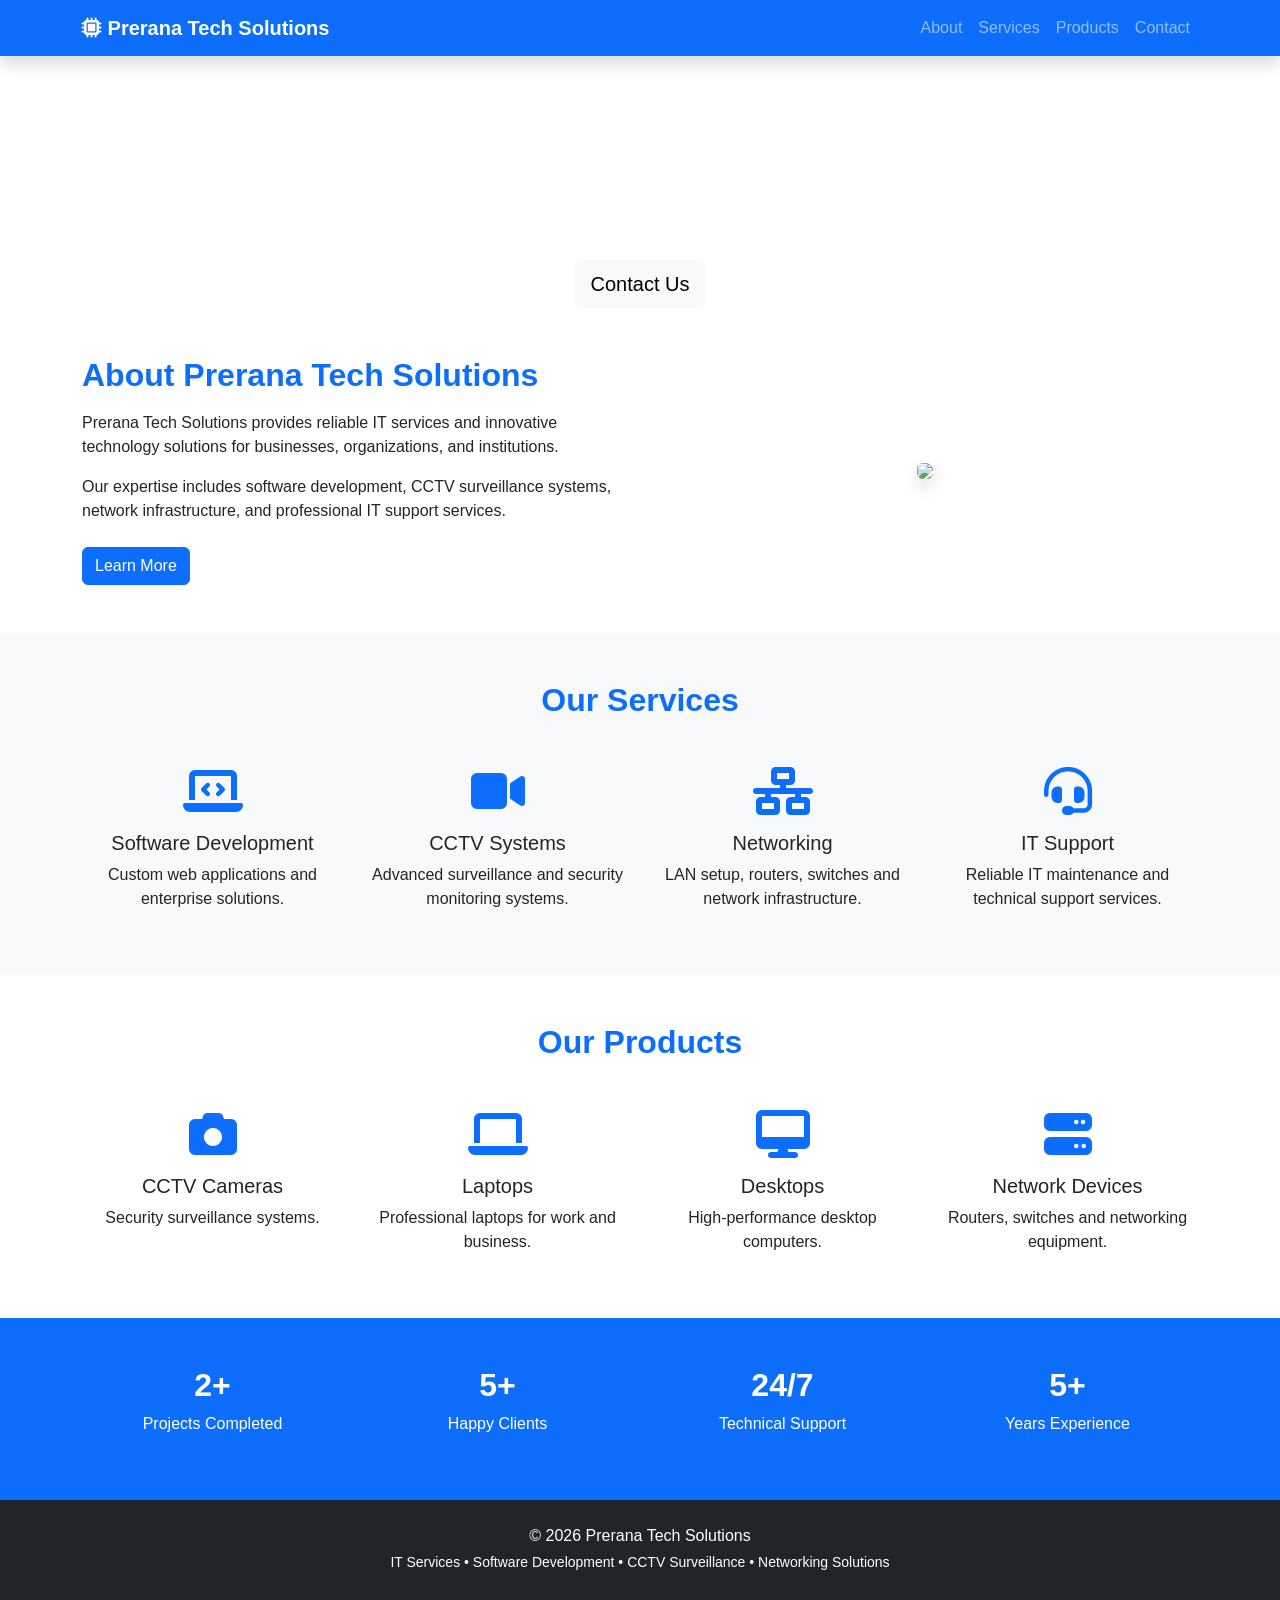
==== index.html @ 2cfece75 "changes made on 05032026" ====
<!DOCTYPE html>
<html lang="en">

<head>

<meta charset="UTF-8">
<meta name="viewport" content="width=device-width, initial-scale=1.0">

<title>Prerana Tech Solutions | IT Services & Technology Solutions</title>

<link rel="stylesheet" href="style.css">

<link href="https://cdn.jsdelivr.net/npm/bootstrap@5.3.2/dist/css/bootstrap.min.css" rel="stylesheet">

<link href="https://cdnjs.cloudflare.com/ajax/libs/font-awesome/6.5.0/css/all.min.css" rel="stylesheet">

</head>

<body>


<!-- NAVBAR -->

<nav class="navbar navbar-expand-lg navbar-dark bg-primary shadow">

<div class="container">

<a class="navbar-brand fw-bold" href="index.html">
<i class="fa-solid fa-microchip"></i> Prerana Tech Solutions
</a>

<button class="navbar-toggler" type="button" data-bs-toggle="collapse" data-bs-target="#navbarNav">

<span class="navbar-toggler-icon"></span>

</button>

<div class="collapse navbar-collapse justify-content-end" id="navbarNav">

<ul class="navbar-nav">

<li class="nav-item">
<a class="nav-link" href="about.html">About</a>
</li>

<li class="nav-item">
<a class="nav-link" href="services.html">Services</a>
</li>

<li class="nav-item">
<a class="nav-link" href="products.html">Products</a>
</li>

<li class="nav-item">
<a class="nav-link" href="contact.html">Contact</a>
</li>

</ul>

</div>

</div>

</nav>



<!-- HERO SECTION -->

<section class="hero-section d-flex align-items-center text-center text-white">

<div class="container">

<div class="row justify-content-center">

<div class="col-lg-8">

<h1 class="display-4 fw-bold mb-3">
Innovative IT Solutions for Modern Businesses
</h1>

<p class="lead mb-4">
Software Development • CCTV Surveillance • Networking • IT Infrastructure
</p>

<a href="contact.html" class="btn btn-light btn-lg">
Contact Us
</a>

</div>

</div>

</div>

</section>



<!-- ABOUT PREVIEW -->

<section class="py-5">

<div class="container">

<div class="row align-items-center">

<div class="col-lg-6">

<h2 class="text-primary fw-bold mb-3">
About Prerana Tech Solutions
</h2>

<p>
Prerana Tech Solutions provides reliable IT services and innovative
technology solutions for businesses, organizations, and institutions.
</p>

<p>
Our expertise includes software development, CCTV surveillance systems,
network infrastructure, and professional IT support services.
</p>

<a href="about.html" class="btn btn-primary mt-2">
Learn More
</a>

</div>


<div class="col-lg-6 text-center">

<img src="https://images.unsplash.com/photo-1519389950473-47ba0277781c"
class="img-fluid rounded shadow">

</div>

</div>

</div>

</section>



<!-- SERVICES -->

<section class="bg-light py-5">

<div class="container">

<h2 class="text-center text-primary fw-bold mb-5">
Our Services
</h2>

<div class="row g-4 text-center">

<div class="col-md-3">

<i class="fa-solid fa-laptop-code fa-3x text-primary mb-3"></i>

<h5>Software Development</h5>

<p>Custom web applications and enterprise solutions.</p>

</div>


<div class="col-md-3">

<i class="fa-solid fa-video fa-3x text-primary mb-3"></i>

<h5>CCTV Systems</h5>

<p>Advanced surveillance and security monitoring systems.</p>

</div>


<div class="col-md-3">

<i class="fa-solid fa-network-wired fa-3x text-primary mb-3"></i>

<h5>Networking</h5>

<p>LAN setup, routers, switches and network infrastructure.</p>

</div>


<div class="col-md-3">

<i class="fa-solid fa-headset fa-3x text-primary mb-3"></i>

<h5>IT Support</h5>

<p>Reliable IT maintenance and technical support services.</p>

</div>

</div>

</div>

</section>



<!-- PRODUCTS -->

<section class="py-5">

<div class="container">

<h2 class="text-center text-primary fw-bold mb-5">
Our Products
</h2>

<div class="row g-4 text-center">

<div class="col-md-3">

<i class="fa-solid fa-camera fa-3x text-primary mb-3"></i>

<h5>CCTV Cameras</h5>

<p>Security surveillance systems.</p>

</div>


<div class="col-md-3">

<i class="fa-solid fa-laptop fa-3x text-primary mb-3"></i>

<h5>Laptops</h5>

<p>Professional laptops for work and business.</p>

</div>


<div class="col-md-3">

<i class="fa-solid fa-desktop fa-3x text-primary mb-3"></i>

<h5>Desktops</h5>

<p>High-performance desktop computers.</p>

</div>


<div class="col-md-3">

<i class="fa-solid fa-server fa-3x text-primary mb-3"></i>

<h5>Network Devices</h5>

<p>Routers, switches and networking equipment.</p>

</div>

</div>

</div>

</section>



<!-- STATS -->

<section class="bg-primary text-white py-5 text-center">

<div class="container">

<div class="row g-4">

<div class="col-md-3">
<h2 class="fw-bold">2+</h2>
<p>Projects Completed</p>
</div>

<div class="col-md-3">
<h2 class="fw-bold">5+</h2>
<p>Happy Clients</p>
</div>

<div class="col-md-3">
<h2 class="fw-bold">24/7</h2>
<p>Technical Support</p>
</div>

<div class="col-md-3">
<h2 class="fw-bold">5+</h2>
<p>Years Experience</p>
</div>

</div>

</div>

</section>



<!-- FOOTER -->

<footer class="bg-dark text-white text-center py-4">

<div class="container">

<p class="mb-1">© 2026 Prerana Tech Solutions</p>

<p class="small">
IT Services • Software Development • CCTV Surveillance • Networking Solutions
</p>

</div>

</footer>



<script src="https://cdn.jsdelivr.net/npm/bootstrap@5.3.2/dist/js/bootstrap.bundle.min.js"></script>

</body>

</html>
---- style.css ----
/* =========================================
   1. VARIABLES & BASE SETUP
========================================= */
:root {
    /* Primary Colors: Royal Blue / Navy Blue */
    --primary-blue: #153E5C; 
    --primary-dark: #0D273B;
    
    /* Accent Color: Orange */
    --accent-orange: #F27A21; 
    --accent-hover: #D96515;
    
    --bg-light: #F8F9FA;
    --card-bg: #FFFFFF;
    --text-main: #333333;
    --text-muted: #666666;
    
    --transition-speed: 0.3s;
}

* {
    margin: 0;
    padding: 0;
    box-sizing: border-box;
    font-family: 'Segoe UI', Roboto, Helvetica, Arial, sans-serif;
}

body {
    background-color: var(--bg-light);
    color: var(--text-main);
    line-height: 1.6;
}

/* =========================================
   2. HEADER & NAVIGATION
========================================= */
header {
    display: flex;
    justify-content: space-between;
    align-items: center;
    padding: 1rem 5%;
    background-color: var(--card-bg);
    box-shadow: 0 2px 15px rgba(0, 0, 0, 0.08);
    position: sticky;
    top: 0;
    z-index: 1000;
}

.header-left h1 {
    color: var(--primary-blue);
    font-size: 1.6rem;
    font-weight: 800;
    letter-spacing: 0.5px;
}

#nav-menu {
    display: flex;
    gap: 2rem;
}

#nav-menu a {
    text-decoration: none;
    color: var(--primary-blue);
    font-weight: 600;
    font-size: 1rem;
    transition: color var(--transition-speed) ease;
    position: relative;
}

#nav-menu a:hover {
    color: var(--accent-orange);
}

#nav-menu a::after {
    content: '';
    position: absolute;
    width: 0;
    height: 2px;
    bottom: -4px;
    left: 0;
    background-color: var(--accent-orange);
    transition: width var(--transition-speed) ease;
}

#nav-menu a:hover::after {
    width: 100%;
}

.header-right {
    display: flex;
    align-items: center;
    gap: 1.5rem;
}

.logo {
    height: 45px;
    object-fit: contain;
    border-radius: 8px;
}

.hamburger {
    display: none;
    font-size: 1.8rem;
    background: transparent;
    border: none;
    color: var(--primary-blue);
    cursor: pointer;
}

/* =========================================
   3. HERO SECTION
========================================= */
.hero {
    background: linear-gradient(135deg, var(--primary-blue) 0%, var(--primary-dark) 100%);
    color: white;
    text-align: center;
    padding: 6rem 2rem;
    border-bottom: 5px solid var(--accent-orange);
}

.hero h2 {
    font-size: 2.8rem;
    margin-bottom: 1rem;
    font-weight: 700;
}

.hero p {
    font-size: 1.2rem;
    opacity: 0.9;
    max-width: 600px;
    margin: 0 auto;
}

/* =========================================
   ABOUT US SECTION
========================================= */
.about-section {
    padding: 5rem 5%;
    background-color: #FFFFFF; 
    text-align: center;
}

.about-content {
    max-width: 900px; 
    margin: 0 auto;   
}

.about-content h2 {
    color: var(--primary-blue);
    font-size: 2.2rem;
    margin-bottom: 2rem;
    position: relative;
    display: inline-block;
}

.about-content h2::after {
    content: '';
    position: absolute;
    width: 50%;
    height: 3px;
    background-color: var(--accent-orange);
    bottom: -10px;
    left: 25%;
}

.about-content p {
    color: var(--text-muted);
    font-size: 1.1rem;
    line-height: 1.8;
    margin-bottom: 1.5rem;
}

/* =========================================
   4. SERVICES SECTION (SINGLE-CARD SLIDER)
========================================= */
.services-section {
    padding: 5rem 5%;
    text-align: center;
}

.services-section h2 {
    color: var(--primary-blue);
    font-size: 2.2rem;
    margin-bottom: 3rem;
    position: relative;
    display: inline-block;
}

.services-section h2::after {
    content: '';
    position: absolute;
    width: 50%;
    height: 3px;
    background-color: var(--accent-orange);
    bottom: -10px;
    left: 25%;
}

.slider-wrapper {
    display: flex;
    align-items: center;
    justify-content: center;
    gap: 1.5rem; /* Space between buttons and the card */
    max-width: 900px; /* Made slightly wider so text fits beautifully */
    margin: 0 auto;
}

.slider-window {
    overflow: hidden; /* Hides the inactive cards */
    width: 100%;
    border-radius: 8px;
}

.slider-track {
    display: flex;
    width: 100%;
    transition: transform 0.4s ease-in-out; /* The sliding animation */
}

.slider-card {
    flex: 0 0 100%; /* Strictly forces the card to take up 100% width */
    max-width: 100%;
    box-sizing: border-box; /* Keeps padding inside the container so it doesn't spill over */
    
    background-color: var(--card-bg);
    padding: 3rem 2.5rem;
    border: 1px solid #e5e7eb; /* A clean, subtle gray border instead of a shadow */
    border-top: 4px solid var(--accent-orange);
    border-radius: 8px;
    text-align: left;
    display: flex;
    flex-direction: column;
}

.slider-card h3 {
    color: var(--primary-blue);
    font-size: 1.6rem;
    margin-bottom: 1rem;
}

.slider-card p {
    color: var(--text-muted);
    margin-bottom: 2rem;
    flex-grow: 1;
    font-size: 1.1rem;
    line-height: 1.6;
    white-space: normal; /* Ensures the text wraps to the next line automatically */
}

.slider-btn {
    background-color: var(--primary-blue);
    color: white;
    border: none;
    padding: 0.8rem 1.2rem;
    border-radius: 5px;
    font-size: 1rem;
    font-weight: bold;
    cursor: pointer;
    transition: background-color 0.3s ease;
    flex-shrink: 0;
}

.slider-btn:hover {
    background-color: var(--accent-orange);
}

.learn-more {
    color: var(--accent-orange);
    text-decoration: none;
    font-weight: 700;
    font-size: 1rem;
    display: inline-flex;
    align-items: center;
    transition: color var(--transition-speed) ease;
}

.learn-more:hover {
    color: var(--accent-hover);
}

/* =========================================
   5. MOBILE RESPONSIVENESS
========================================= */
@media screen and (max-width: 768px) {
    .hamburger {
        display: block;
    }

    #nav-menu {
        position: absolute;
        top: 100%;
        left: 0;
        width: 100%;
        background-color: var(--card-bg);
        flex-direction: column;
        gap: 0;
        max-height: 0;
        overflow: hidden;
        transition: max-height 0.4s ease;
        box-shadow: 0 10px 15px rgba(0,0,0,0.05);
    }

    #nav-menu.active {
        max-height: 300px;
    }

    #nav-menu a {
        padding: 1.2rem 5%;
        border-top: 1px solid #eee;
        display: block;
        width: 100%;
    }

    #nav-menu a::after {
        display: none;
    }

    .hero h2 {
        font-size: 2rem;
    }
    
    .slider-wrapper {
        flex-direction: column; /* Stacks buttons below the card on mobile */
        gap: 2rem;
    }
}

/* =========================================
   6. FOOTER SECTION
========================================= */
.site-footer {
    background-color: var(--primary-dark);
    color: white;
    padding: 4rem 5% 1rem 5%;
    margin-top: 4rem; 
}

.footer-container {
    display: grid;
    grid-template-columns: repeat(auto-fit, minmax(250px, 1fr));
    gap: 3rem;
    max-width: 1200px;
    margin: 0 auto;
    border-bottom: 1px solid rgba(255, 255, 255, 0.1);
    padding-bottom: 3rem;
}

.footer-col h3 {
    color: var(--accent-orange);
    font-size: 1.3rem;
    margin-bottom: 1.5rem;
    font-weight: 700;
}

.footer-col p {
    color: #d1d5db; 
    line-height: 1.6;
    margin-bottom: 0.8rem;
}

.footer-col ul {
    list-style: none;
}

.footer-col ul li {
    margin-bottom: 0.8rem;
}

.footer-col ul li a {
    color: #d1d5db;
    text-decoration: none;
    transition: color var(--transition-speed) ease;
}

.footer-col ul li a:hover {
    color: var(--accent-orange); 
    padding-left: 5px; 
}

.footer-bottom {
    text-align: center;
    padding-top: 2rem;
    color: #9ca3af;
    font-size: 0.9rem;
}
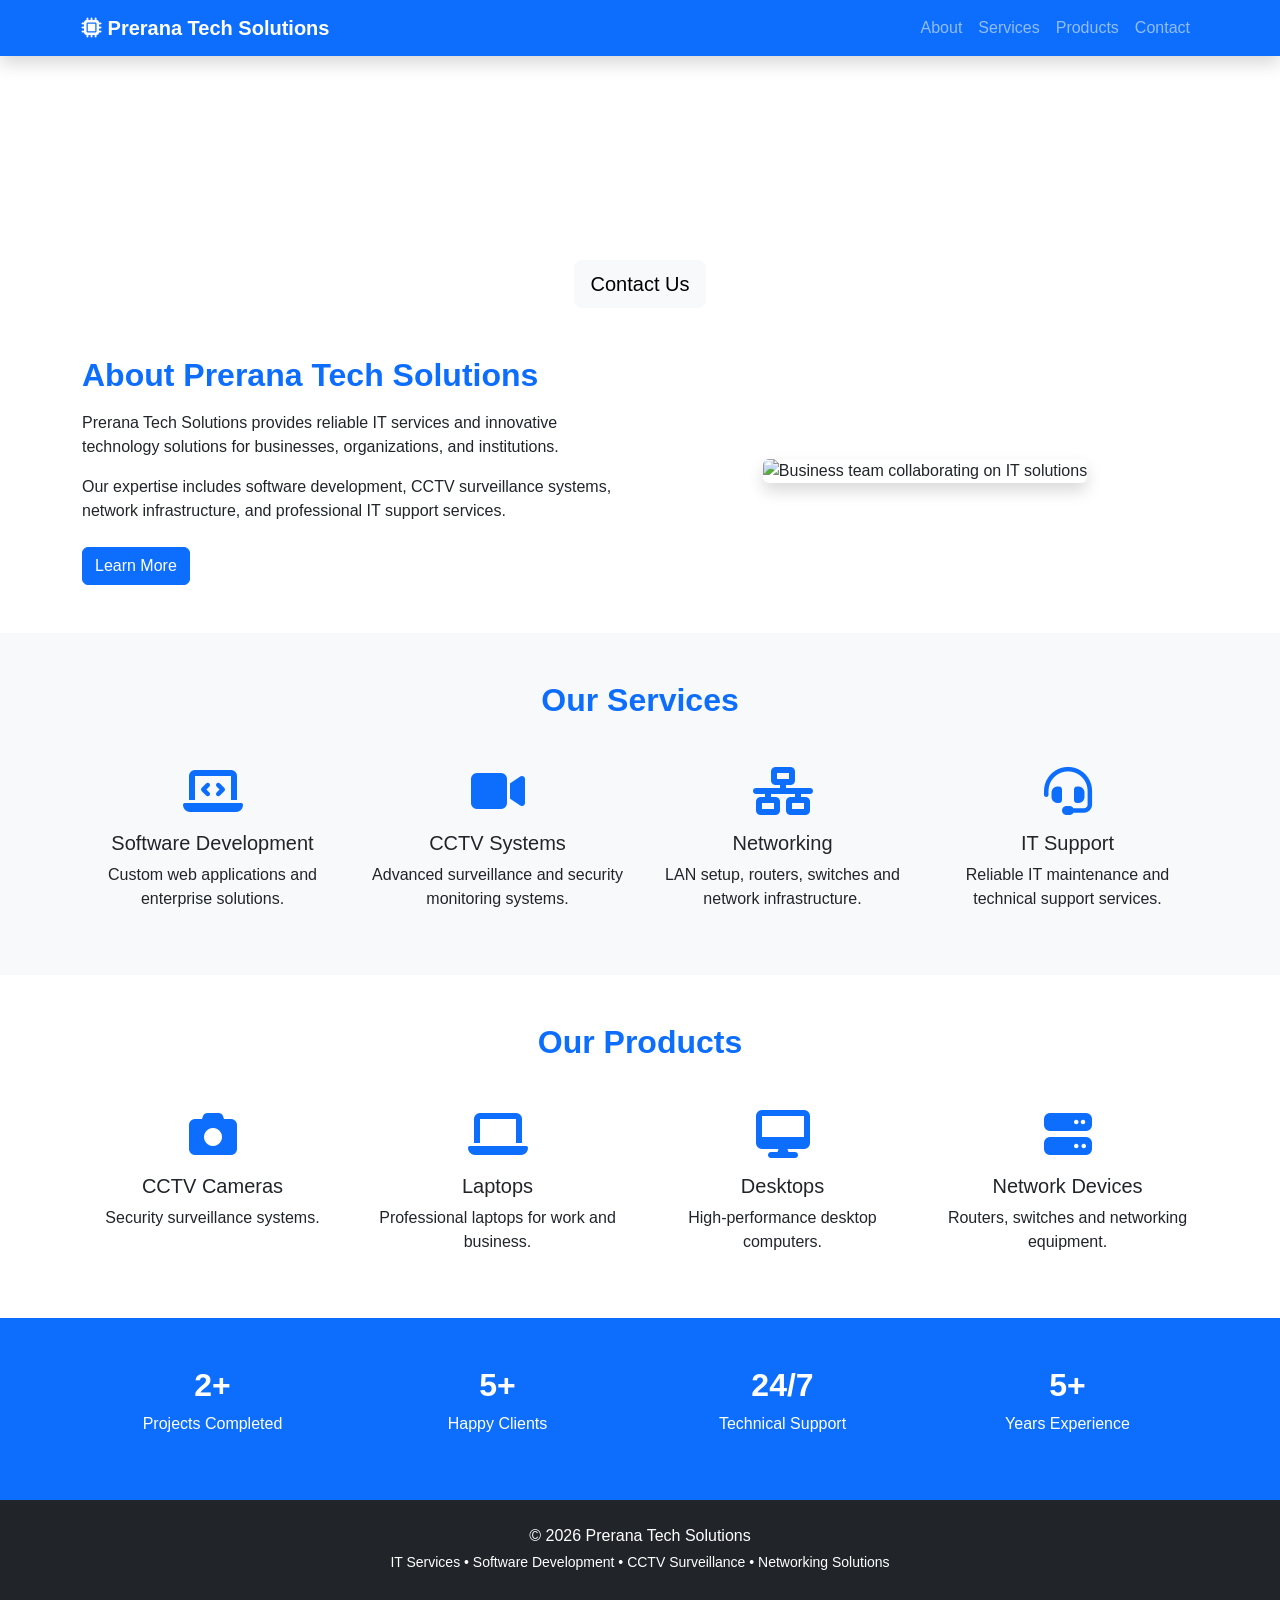
==== commit dd09ebec: "index change" ====
--- a/index.html
+++ b/index.html
@@ -1,330 +1,178 @@
 <!DOCTYPE html>
 <html lang="en">
-
 <head>
-
 <meta charset="UTF-8">
 <meta name="viewport" content="width=device-width, initial-scale=1.0">
-
 <title>Prerana Tech Solutions | IT Services & Technology Solutions</title>
-
 <link rel="stylesheet" href="style.css">
-
 <link href="https://cdn.jsdelivr.net/npm/bootstrap@5.3.2/dist/css/bootstrap.min.css" rel="stylesheet">
-
 <link href="https://cdnjs.cloudflare.com/ajax/libs/font-awesome/6.5.0/css/all.min.css" rel="stylesheet">
-
 </head>
-
 <body>
-
-
 <!-- NAVBAR -->
-
 <nav class="navbar navbar-expand-lg navbar-dark bg-primary shadow">
-
 <div class="container">
-
 <a class="navbar-brand fw-bold" href="index.html">
 <i class="fa-solid fa-microchip"></i> Prerana Tech Solutions
 </a>
-
-<button class="navbar-toggler" type="button" data-bs-toggle="collapse" data-bs-target="#navbarNav">
-
+<button class="navbar-toggler" type="button" data-bs-toggle="collapse" data-bs-target="#navbarNav" title="Toggle navigation">
 <span class="navbar-toggler-icon"></span>
-
 </button>
-
 <div class="collapse navbar-collapse justify-content-end" id="navbarNav">
-
 <ul class="navbar-nav">
-
 <li class="nav-item">
 <a class="nav-link" href="about.html">About</a>
 </li>
-
 <li class="nav-item">
 <a class="nav-link" href="services.html">Services</a>
 </li>
-
 <li class="nav-item">
 <a class="nav-link" href="products.html">Products</a>
 </li>
-
 <li class="nav-item">
 <a class="nav-link" href="contact.html">Contact</a>
 </li>
-
 </ul>
-
 </div>
-
 </div>
-
 </nav>
-
-
-
 <!-- HERO SECTION -->
-
 <section class="hero-section d-flex align-items-center text-center text-white">
-
 <div class="container">
-
 <div class="row justify-content-center">
-
 <div class="col-lg-8">
-
 <h1 class="display-4 fw-bold mb-3">
 Innovative IT Solutions for Modern Businesses
 </h1>
-
 <p class="lead mb-4">
 Software Development • CCTV Surveillance • Networking • IT Infrastructure
 </p>
-
 <a href="contact.html" class="btn btn-light btn-lg">
 Contact Us
 </a>
-
 </div>
-
 </div>
-
 </div>
-
 </section>
-
-
-
 <!-- ABOUT PREVIEW -->
-
 <section class="py-5">
-
 <div class="container">
-
 <div class="row align-items-center">
-
 <div class="col-lg-6">
-
 <h2 class="text-primary fw-bold mb-3">
 About Prerana Tech Solutions
 </h2>
-
 <p>
 Prerana Tech Solutions provides reliable IT services and innovative
 technology solutions for businesses, organizations, and institutions.
 </p>
-
 <p>
 Our expertise includes software development, CCTV surveillance systems,
 network infrastructure, and professional IT support services.
 </p>
-
 <a href="about.html" class="btn btn-primary mt-2">
 Learn More
 </a>
-
 </div>
-
-
 <div class="col-lg-6 text-center">
-
 <img src="https://images.unsplash.com/photo-1519389950473-47ba0277781c"
-class="img-fluid rounded shadow">
-
+alt="Business team collaborating on IT solutions" class="img-fluid rounded shadow">
 </div>
-
 </div>
-
 </div>
-
 </section>
-
-
-
 <!-- SERVICES -->
-
 <section class="bg-light py-5">
-
 <div class="container">
-
 <h2 class="text-center text-primary fw-bold mb-5">
 Our Services
 </h2>
-
 <div class="row g-4 text-center">
-
 <div class="col-md-3">
-
 <i class="fa-solid fa-laptop-code fa-3x text-primary mb-3"></i>
-
 <h5>Software Development</h5>
-
 <p>Custom web applications and enterprise solutions.</p>
-
 </div>
-
-
 <div class="col-md-3">
-
 <i class="fa-solid fa-video fa-3x text-primary mb-3"></i>
-
 <h5>CCTV Systems</h5>
-
 <p>Advanced surveillance and security monitoring systems.</p>
-
 </div>
-
-
 <div class="col-md-3">
-
 <i class="fa-solid fa-network-wired fa-3x text-primary mb-3"></i>
-
 <h5>Networking</h5>
-
 <p>LAN setup, routers, switches and network infrastructure.</p>
-
 </div>
-
-
 <div class="col-md-3">
-
 <i class="fa-solid fa-headset fa-3x text-primary mb-3"></i>
-
 <h5>IT Support</h5>
-
 <p>Reliable IT maintenance and technical support services.</p>
-
 </div>
-
 </div>
-
 </div>
-
 </section>
-
-
-
 <!-- PRODUCTS -->
-
 <section class="py-5">
-
 <div class="container">
-
 <h2 class="text-center text-primary fw-bold mb-5">
 Our Products
 </h2>
-
 <div class="row g-4 text-center">
-
 <div class="col-md-3">
-
 <i class="fa-solid fa-camera fa-3x text-primary mb-3"></i>
-
 <h5>CCTV Cameras</h5>
-
 <p>Security surveillance systems.</p>
-
 </div>
-
-
 <div class="col-md-3">
-
 <i class="fa-solid fa-laptop fa-3x text-primary mb-3"></i>
-
 <h5>Laptops</h5>
-
 <p>Professional laptops for work and business.</p>
-
 </div>
-
-
 <div class="col-md-3">
-
 <i class="fa-solid fa-desktop fa-3x text-primary mb-3"></i>
-
 <h5>Desktops</h5>
-
 <p>High-performance desktop computers.</p>
-
 </div>
-
-
 <div class="col-md-3">
-
 <i class="fa-solid fa-server fa-3x text-primary mb-3"></i>
-
 <h5>Network Devices</h5>
-
 <p>Routers, switches and networking equipment.</p>
-
 </div>
-
 </div>
-
 </div>
-
 </section>
-
-
-
 <!-- STATS -->
-
 <section class="bg-primary text-white py-5 text-center">
-
 <div class="container">
-
 <div class="row g-4">
-
 <div class="col-md-3">
 <h2 class="fw-bold">2+</h2>
 <p>Projects Completed</p>
 </div>
-
 <div class="col-md-3">
 <h2 class="fw-bold">5+</h2>
 <p>Happy Clients</p>
 </div>
-
 <div class="col-md-3">
 <h2 class="fw-bold">24/7</h2>
 <p>Technical Support</p>
 </div>
-
 <div class="col-md-3">
 <h2 class="fw-bold">5+</h2>
 <p>Years Experience</p>
 </div>
-
 </div>
-
 </div>
-
 </section>
-
-
-
 <!-- FOOTER -->
-
 <footer class="bg-dark text-white text-center py-4">
-
 <div class="container">
-
 <p class="mb-1">© 2026 Prerana Tech Solutions</p>
-
 <p class="small">
 IT Services • Software Development • CCTV Surveillance • Networking Solutions
 </p>
-
 </div>
-
 </footer>
-
-
-
 <script src="https://cdn.jsdelivr.net/npm/bootstrap@5.3.2/dist/js/bootstrap.bundle.min.js"></script>
-
 </body>
-
 </html>
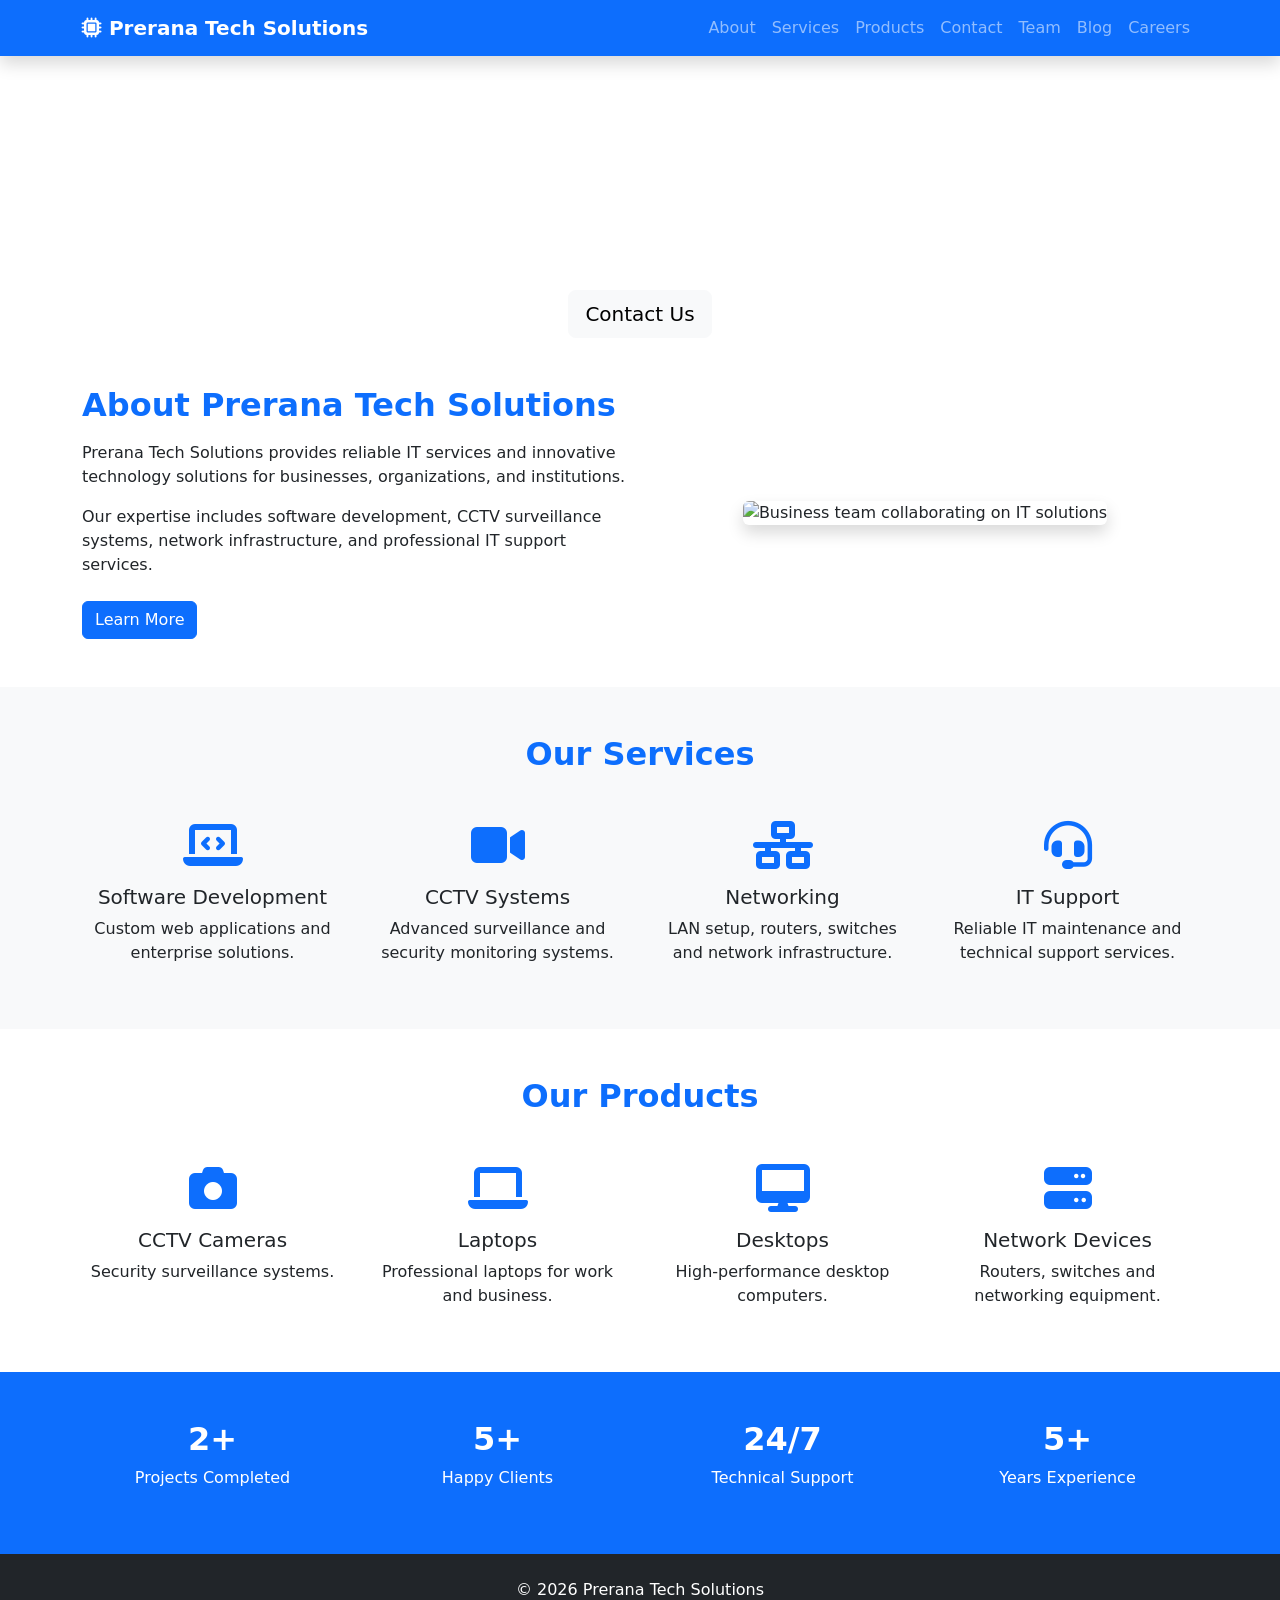
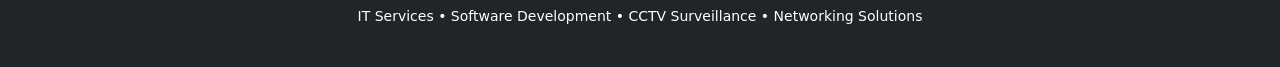
==== commit bea4a9f4: "files added" ====
--- a/index.html
+++ b/index.html
@@ -31,6 +31,15 @@
 </li>
 <li class="nav-item">
 <a class="nav-link" href="contact.html">Contact</a>
+</li>
+<li class="nav-item">
+<a class="nav-link" href="Team.html">Team</a>
+</li>
+<li class="nav-item">
+<a class="nav-link" href="blog.html">Blog</a>
+</li>
+<li class="nav-item">
+<a class="nav-link" href="careers.html">Careers</a>
 </li>
 </ul>
 </div>
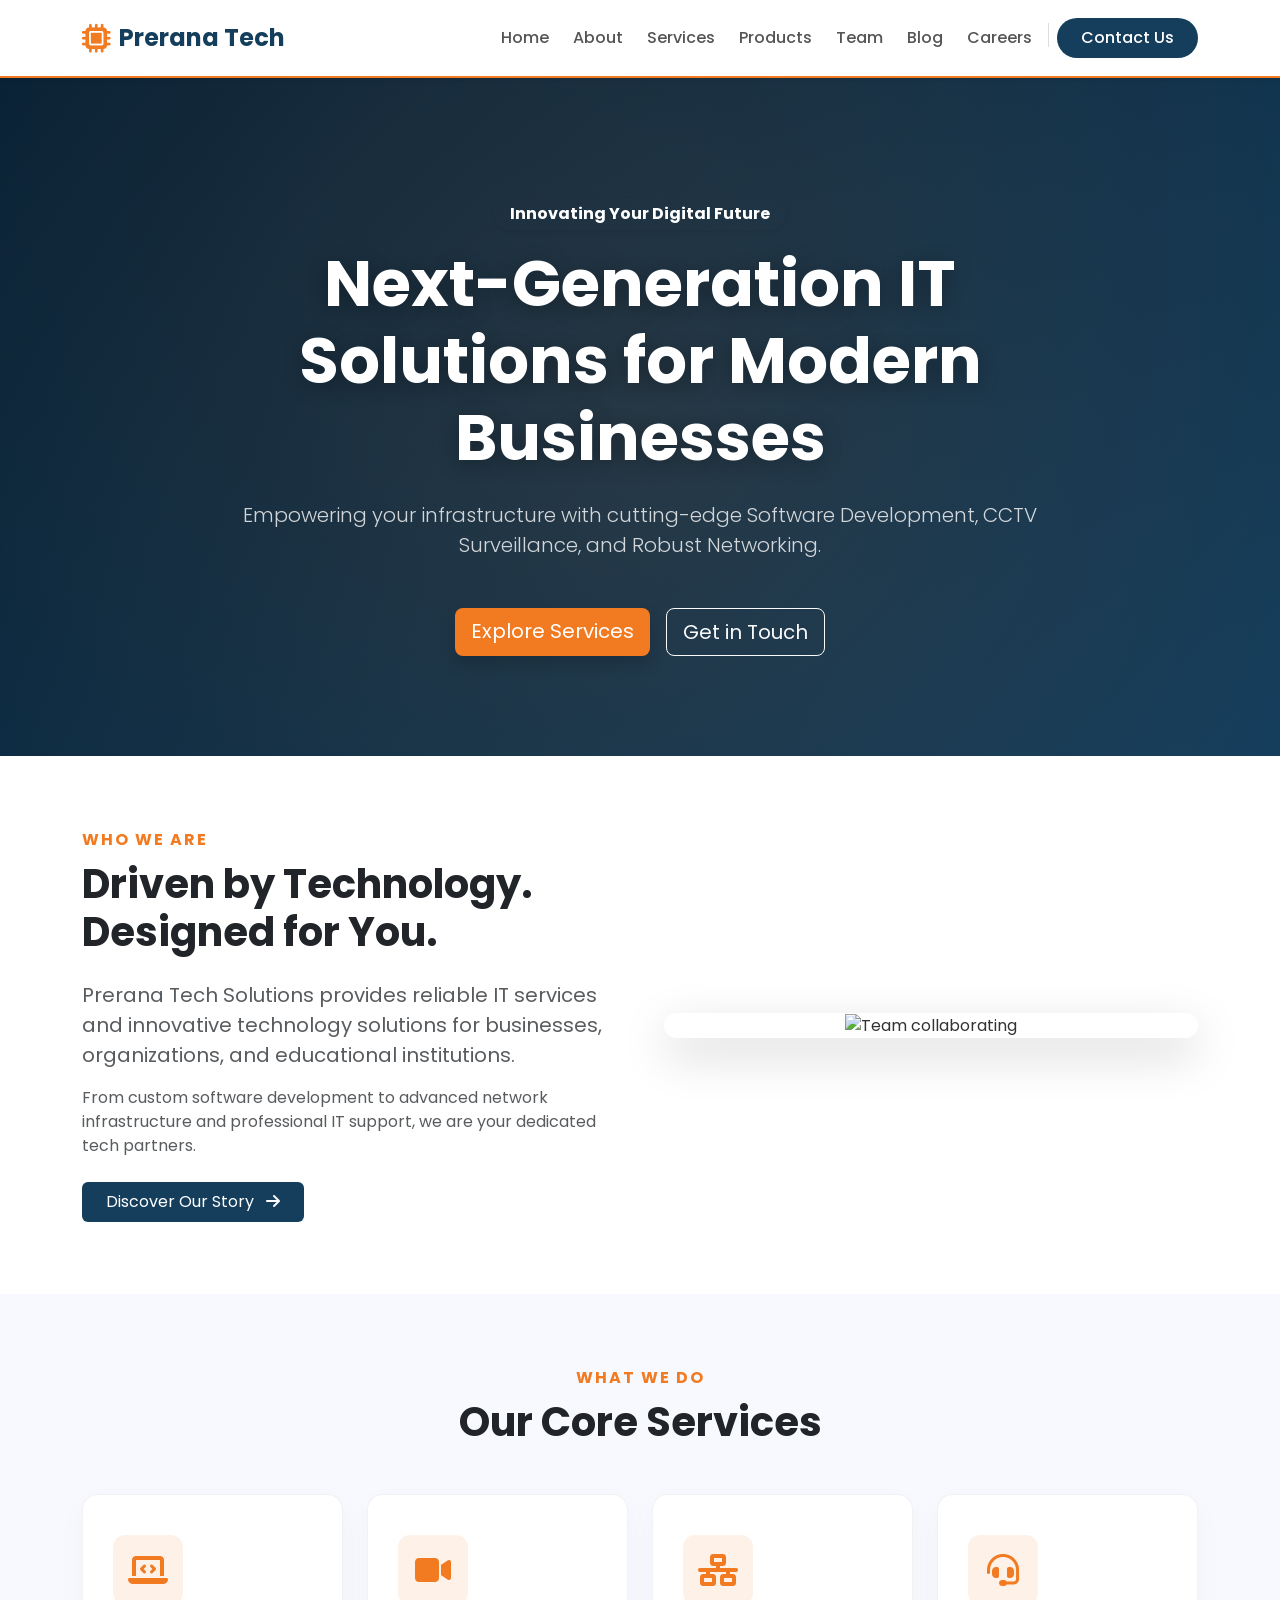
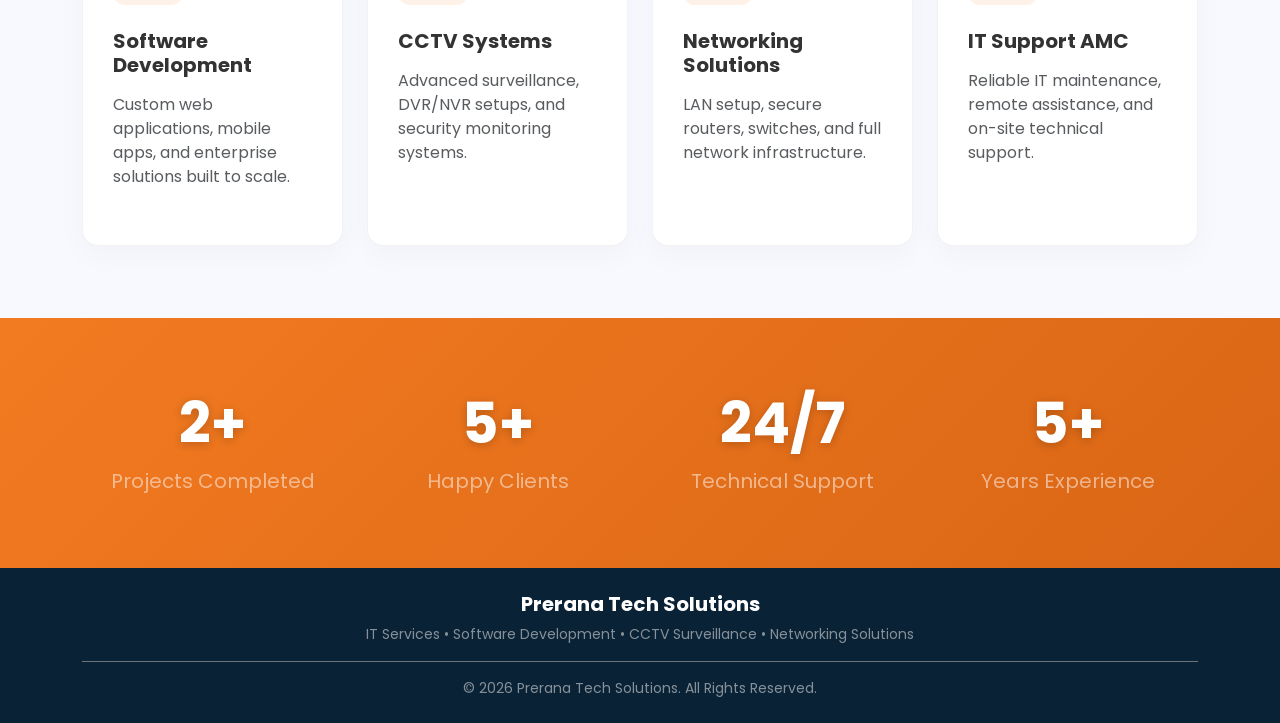
==== commit 5225dd59: "Almost done except team" ====
--- a/index.html
+++ b/index.html
@@ -1,187 +1,185 @@
 <!DOCTYPE html>
 <html lang="en">
 <head>
-<meta charset="UTF-8">
-<meta name="viewport" content="width=device-width, initial-scale=1.0">
-<title>Prerana Tech Solutions | IT Services & Technology Solutions</title>
-<link rel="stylesheet" href="style.css">
-<link href="https://cdn.jsdelivr.net/npm/bootstrap@5.3.2/dist/css/bootstrap.min.css" rel="stylesheet">
-<link href="https://cdnjs.cloudflare.com/ajax/libs/font-awesome/6.5.0/css/all.min.css" rel="stylesheet">
+    <meta charset="UTF-8">
+    <meta name="viewport" content="width=device-width, initial-scale=1.0">
+    <title>Prerana Tech Solutions | IT Services & Technology Solutions</title>
+    <link href="https://fonts.googleapis.com/css2?family=Poppins:wght@300;400;600;700&display=swap" rel="stylesheet">
+    <link href="https://cdn.jsdelivr.net/npm/bootstrap@5.3.2/dist/css/bootstrap.min.css" rel="stylesheet">
+    <link href="https://cdnjs.cloudflare.com/ajax/libs/font-awesome/6.5.0/css/all.min.css" rel="stylesheet">
+    <link rel="stylesheet" href="style.css">
 </head>
-<body>
-<!-- NAVBAR -->
-<nav class="navbar navbar-expand-lg navbar-dark bg-primary shadow">
-<div class="container">
-<a class="navbar-brand fw-bold" href="index.html">
-<i class="fa-solid fa-microchip"></i> Prerana Tech Solutions
-</a>
-<button class="navbar-toggler" type="button" data-bs-toggle="collapse" data-bs-target="#navbarNav" title="Toggle navigation">
-<span class="navbar-toggler-icon"></span>
-</button>
-<div class="collapse navbar-collapse justify-content-end" id="navbarNav">
-<ul class="navbar-nav">
-<li class="nav-item">
-<a class="nav-link" href="about.html">About</a>
-</li>
-<li class="nav-item">
-<a class="nav-link" href="services.html">Services</a>
-</li>
-<li class="nav-item">
-<a class="nav-link" href="products.html">Products</a>
-</li>
-<li class="nav-item">
-<a class="nav-link" href="contact.html">Contact</a>
-</li>
-<li class="nav-item">
-<a class="nav-link" href="Team.html">Team</a>
-</li>
-<li class="nav-item">
-<a class="nav-link" href="blog.html">Blog</a>
-</li>
-<li class="nav-item">
-<a class="nav-link" href="careers.html">Careers</a>
-</li>
+<body class="d-flex flex-column min-vh-100">
+
+    <nav class="navbar navbar-expand-lg sticky-top custom-navbar shadow-sm">
+        <div class="container">
+            <a class="navbar-brand fw-bold d-flex align-items-center gap-2" href="index.html">
+                <i class="fa-solid fa-microchip brand-icon"></i> 
+                <span>Prerana Tech</span>
+            </a>
+            <button class="navbar-toggler" type="button" data-bs-toggle="collapse" data-bs-target="#navbarNav" aria-controls="navbarNav" aria-expanded="false" aria-label="Toggle navigation">
+                <i class="fa-solid fa-bars"></i>
+            </button>
+            <div class="collapse navbar-collapse justify-content-end" id="navbarNav">
+                <ul class="navbar-nav align-items-center gap-2">
+    <li class="nav-item"><a class="nav-link" href="index.html">Home</a></li>
+    <li class="nav-item"><a class="nav-link" href="about.html">About</a></li>
+    <li class="nav-item"><a class="nav-link" href="services.html">Services</a></li>
+    <li class="nav-item"><a class="nav-link" href="products.html">Products</a></li>
+    <li class="nav-item"><a class="nav-link" href="Team.html">Team</a></li>
+    
+    <li class="nav-item"><a class="nav-link" href="blog.html">Blog</a></li>
+    <li class="nav-item"><a class="nav-link" href="careers.html">Careers</a></li>
+    
+    <li class="nav-item d-none d-lg-block"><span class="nav-divider" style="width: 1px; height: 24px; background: #ddd; display: inline-block;"></span></li>
+    <li class="nav-item mt-2 mt-lg-0">
+        <a class="nav-link btn-contact bg-orange" href="contact.html">Contact Us</a>
+    </li>
 </ul>
-</div>
-</div>
-</nav>
-<!-- HERO SECTION -->
-<section class="hero-section d-flex align-items-center text-center text-white">
-<div class="container">
-<div class="row justify-content-center">
-<div class="col-lg-8">
-<h1 class="display-4 fw-bold mb-3">
-Innovative IT Solutions for Modern Businesses
-</h1>
-<p class="lead mb-4">
-Software Development • CCTV Surveillance • Networking • IT Infrastructure
-</p>
-<a href="contact.html" class="btn btn-light btn-lg">
-Contact Us
-</a>
-</div>
-</div>
-</div>
-</section>
-<!-- ABOUT PREVIEW -->
-<section class="py-5">
-<div class="container">
-<div class="row align-items-center">
-<div class="col-lg-6">
-<h2 class="text-primary fw-bold mb-3">
-About Prerana Tech Solutions
-</h2>
-<p>
-Prerana Tech Solutions provides reliable IT services and innovative
-technology solutions for businesses, organizations, and institutions.
-</p>
-<p>
-Our expertise includes software development, CCTV surveillance systems,
-network infrastructure, and professional IT support services.
-</p>
-<a href="about.html" class="btn btn-primary mt-2">
-Learn More
-</a>
-</div>
-<div class="col-lg-6 text-center">
-<img src="https://images.unsplash.com/photo-1519389950473-47ba0277781c"
-alt="Business team collaborating on IT solutions" class="img-fluid rounded shadow">
-</div>
-</div>
-</div>
-</section>
-<!-- SERVICES -->
-<section class="bg-light py-5">
-<div class="container">
-<h2 class="text-center text-primary fw-bold mb-5">
-Our Services
-</h2>
-<div class="row g-4 text-center">
-<div class="col-md-3">
-<i class="fa-solid fa-laptop-code fa-3x text-primary mb-3"></i>
-<h5>Software Development</h5>
-<p>Custom web applications and enterprise solutions.</p>
-</div>
-<div class="col-md-3">
-<i class="fa-solid fa-video fa-3x text-primary mb-3"></i>
-<h5>CCTV Systems</h5>
-<p>Advanced surveillance and security monitoring systems.</p>
-</div>
-<div class="col-md-3">
-<i class="fa-solid fa-network-wired fa-3x text-primary mb-3"></i>
-<h5>Networking</h5>
-<p>LAN setup, routers, switches and network infrastructure.</p>
-</div>
-<div class="col-md-3">
-<i class="fa-solid fa-headset fa-3x text-primary mb-3"></i>
-<h5>IT Support</h5>
-<p>Reliable IT maintenance and technical support services.</p>
-</div>
-</div>
-</div>
-</section>
-<!-- PRODUCTS -->
-<section class="py-5">
-<div class="container">
-<h2 class="text-center text-primary fw-bold mb-5">
-Our Products
-</h2>
-<div class="row g-4 text-center">
-<div class="col-md-3">
-<i class="fa-solid fa-camera fa-3x text-primary mb-3"></i>
-<h5>CCTV Cameras</h5>
-<p>Security surveillance systems.</p>
-</div>
-<div class="col-md-3">
-<i class="fa-solid fa-laptop fa-3x text-primary mb-3"></i>
-<h5>Laptops</h5>
-<p>Professional laptops for work and business.</p>
-</div>
-<div class="col-md-3">
-<i class="fa-solid fa-desktop fa-3x text-primary mb-3"></i>
-<h5>Desktops</h5>
-<p>High-performance desktop computers.</p>
-</div>
-<div class="col-md-3">
-<i class="fa-solid fa-server fa-3x text-primary mb-3"></i>
-<h5>Network Devices</h5>
-<p>Routers, switches and networking equipment.</p>
-</div>
-</div>
-</div>
-</section>
-<!-- STATS -->
-<section class="bg-primary text-white py-5 text-center">
-<div class="container">
-<div class="row g-4">
-<div class="col-md-3">
-<h2 class="fw-bold">2+</h2>
-<p>Projects Completed</p>
-</div>
-<div class="col-md-3">
-<h2 class="fw-bold">5+</h2>
-<p>Happy Clients</p>
-</div>
-<div class="col-md-3">
-<h2 class="fw-bold">24/7</h2>
-<p>Technical Support</p>
-</div>
-<div class="col-md-3">
-<h2 class="fw-bold">5+</h2>
-<p>Years Experience</p>
-</div>
-</div>
-</div>
-</section>
-<!-- FOOTER -->
-<footer class="bg-dark text-white text-center py-4">
-<div class="container">
-<p class="mb-1">© 2026 Prerana Tech Solutions</p>
-<p class="small">
-IT Services • Software Development • CCTV Surveillance • Networking Solutions
-</p>
-</div>
-</footer>
-<script src="https://cdn.jsdelivr.net/npm/bootstrap@5.3.2/dist/js/bootstrap.bundle.min.js"></script>
+            </div>
+        </div>
+    </nav>
+
+    <main class="flex-grow-1">
+
+        <section class="hero-section text-center text-white">
+            <div class="container hero-content">
+                <div class="row justify-content-center">
+                    <div class="col-lg-9">
+                        <span class="badge bg-orange text-white mb-3 px-3 py-2 rounded-pill fs-6 shadow-sm">Innovating Your Digital Future</span>
+                        <h1 class="display-3 fw-bold mb-4 hero-title">
+                            Next-Generation IT Solutions for Modern Businesses
+                        </h1>
+                        <p class="lead mb-5 hero-subtitle">
+                            Empowering your infrastructure with cutting-edge Software Development, CCTV Surveillance, and Robust Networking.
+                        </p>
+                        <div class="d-flex justify-content-center gap-3">
+                            <a href="services.html" class="btn btn-orange btn-lg shadow">Explore Services</a>
+                            <a href="contact.html" class="btn btn-outline-light btn-lg">Get in Touch</a>
+                        </div>
+                    </div>
+                </div>
+            </div>
+            </section>
+
+        <section class="py-5 bg-white">
+            <div class="container py-4">
+                <div class="row align-items-center g-5">
+                    <div class="col-lg-6">
+                        <div class="section-title mb-4">
+                            <span class="text-orange fw-bold text-uppercase tracking-wider">Who We Are</span>
+                            <h2 class="fw-bold text-dark mt-2 display-6">Driven by Technology. Designed for You.</h2>
+                        </div>
+                        <p class="text-muted fs-5">
+                            Prerana Tech Solutions provides reliable IT services and innovative technology solutions for businesses, organizations, and educational institutions.
+                        </p>
+                        <p class="text-muted mb-4">
+                            From custom software development to advanced network infrastructure and professional IT support, we are your dedicated tech partners.
+                        </p>
+                        <a href="about.html" class="btn btn-blue px-4 py-2">Discover Our Story <i class="fa-solid fa-arrow-right ms-2"></i></a>
+                    </div>
+                    <div class="col-lg-6 text-center position-relative">
+                        <div class="image-wrapper shadow-lg rounded-4 overflow-hidden">
+                            <img src="https://images.unsplash.com/photo-1519389950473-47ba0277781c?auto=format&fit=crop&q=80&w=1000" alt="Team collaborating" class="img-fluid hero-img">
+                        </div>
+                    </div>
+                </div>
+            </div>
+        </section>
+
+        <section class="bg-light-gray py-5">
+            <div class="container py-4">
+                <div class="text-center mb-5">
+                    <span class="text-orange fw-bold text-uppercase tracking-wider">What We Do</span>
+                    <h2 class="fw-bold text-dark mt-2 display-6">Our Core Services</h2>
+                </div>
+                
+                <div class="row g-4">
+                    <div class="col-md-6 col-lg-3">
+                        <div class="custom-card h-100">
+                            <div class="icon-box mb-4">
+                                <i class="fa-solid fa-laptop-code"></i>
+                            </div>
+                            <h5 class="fw-bold mb-3">Software Development</h5>
+                            <p class="text-muted">Custom web applications, mobile apps, and enterprise solutions built to scale.</p>
+                        </div>
+                    </div>
+                    <div class="col-md-6 col-lg-3">
+                        <div class="custom-card h-100">
+                            <div class="icon-box mb-4">
+                                <i class="fa-solid fa-video"></i>
+                            </div>
+                            <h5 class="fw-bold mb-3">CCTV Systems</h5>
+                            <p class="text-muted">Advanced surveillance, DVR/NVR setups, and security monitoring systems.</p>
+                        </div>
+                    </div>
+                    <div class="col-md-6 col-lg-3">
+                        <div class="custom-card h-100">
+                            <div class="icon-box mb-4">
+                                <i class="fa-solid fa-network-wired"></i>
+                            </div>
+                            <h5 class="fw-bold mb-3">Networking Solutions</h5>
+                            <p class="text-muted">LAN setup, secure routers, switches, and full network infrastructure.</p>
+                        </div>
+                    </div>
+                    <div class="col-md-6 col-lg-3">
+                        <div class="custom-card h-100">
+                            <div class="icon-box mb-4">
+                                <i class="fa-solid fa-headset"></i>
+                            </div>
+                            <h5 class="fw-bold mb-3">IT Support AMC</h5>
+                            <p class="text-muted">Reliable IT maintenance, remote assistance, and on-site technical support.</p>
+                        </div>
+                    </div>
+                </div>
+            </div>
+        </section>
+
+        <section class="stats-section text-white py-5 position-relative">
+            <div class="container py-4">
+                <div class="row g-4 text-center">
+                    <div class="col-6 col-md-3">
+                        <div class="stat-item">
+                            <h2 class="display-4 fw-bold mb-2">2+</h2>
+                            <p class="fs-5 mb-0 text-white-50">Projects Completed</p>
+                        </div>
+                    </div>
+                    <div class="col-6 col-md-3">
+                        <div class="stat-item">
+                            <h2 class="display-4 fw-bold mb-2">5+</h2>
+                            <p class="fs-5 mb-0 text-white-50">Happy Clients</p>
+                        </div>
+                    </div>
+                    <div class="col-6 col-md-3">
+                        <div class="stat-item">
+                            <h2 class="display-4 fw-bold mb-2">24/7</h2>
+                            <p class="fs-5 mb-0 text-white-50">Technical Support</p>
+                        </div>
+                    </div>
+                    <div class="col-6 col-md-3">
+                        <div class="stat-item">
+                            <h2 class="display-4 fw-bold mb-2">5+</h2>
+                            <p class="fs-5 mb-0 text-white-50">Years Experience</p>
+                        </div>
+                    </div>
+                </div>
+            </div>
+        </section>
+
+    </main>
+
+    <footer class="custom-footer text-center py-4">
+        <div class="container">
+            <h5 class="fw-bold mb-2">Prerana Tech Solutions</h5>
+            <p class="small text-white-50 mb-3">
+                IT Services • Software Development • CCTV Surveillance • Networking Solutions
+            </p>
+            <div class="border-top border-secondary pt-3 mt-3">
+                <p class="mb-0 small text-white-50">© 2026 Prerana Tech Solutions. All Rights Reserved.</p>
+            </div>
+        </div>
+    </footer>
+
+    <script src="https://cdn.jsdelivr.net/npm/bootstrap@5.3.2/dist/js/bootstrap.bundle.min.js"></script>
 </body>
 </html>
--- a/style.css
+++ b/style.css
@@ -0,0 +1,250 @@
+/* =========================================
+   1. VARIABLES & BASE STYLES
+========================================= */
+:root {
+    /* Exact colors pulled from your logo */
+    --brand-blue: #153E5C; 
+    --brand-blue-dark: #0a2235;
+    --brand-orange: #F27A21;
+    --brand-orange-hover: #d96615;
+    --bg-light: #f8f9fe;
+}
+
+body {
+    font-family: 'Poppins', sans-serif;
+    color: #333;
+    background-color: #ffffff;
+}
+
+/* Helper Classes */
+.text-orange { color: var(--brand-orange) !important; }
+.text-blue { color: var(--brand-blue) !important; }
+.bg-light-gray { background-color: var(--bg-light); }
+.tracking-wider { letter-spacing: 2px; }
+
+/* Buttons */
+.btn-orange {
+    background-color: var(--brand-orange);
+    color: white;
+    border: none;
+    transition: all 0.3s ease;
+}
+.btn-orange:hover {
+    background-color: var(--brand-orange-hover);
+    color: white;
+    transform: translateY(-2px);
+}
+.btn-blue {
+    background-color: var(--brand-blue);
+    color: white;
+    border: none;
+    transition: all 0.3s ease;
+}
+.btn-blue:hover {
+    background-color: var(--brand-blue-dark);
+    color: white;
+    transform: translateY(-2px);
+}
+
+/* =========================================
+   2. NAVBAR
+========================================= */
+.custom-navbar {
+    background-color: rgba(255, 255, 255, 0.98);
+    backdrop-filter: blur(10px);
+    padding: 15px 0;
+    border-bottom: 2px solid var(--brand-orange);
+}
+
+.custom-navbar .navbar-brand {
+    color: var(--brand-blue) !important;
+    font-size: 1.5rem;
+}
+
+.brand-icon {
+    color: var(--brand-orange);
+    font-size: 1.8rem;
+}
+
+.custom-navbar .nav-link {
+    color: #555 !important;
+    font-weight: 500;
+    padding: 8px 16px;
+    border-radius: 6px;
+    transition: all 0.3s ease;
+}
+
+/* Specifically targeting the Contact button in the navbar to override the grey text */
+.custom-navbar .nav-link.btn-contact {
+    background-color: var(--brand-blue) !important;
+    color: #ffffff !important; /* Forces the text to be pure white */
+    border-radius: 50px;
+    padding: 8px 24px !important;
+    transition: all 0.3s ease;
+}
+
+.custom-navbar .nav-link.btn-contact:hover {
+    background-color: var(--brand-orange) !important;
+    color: #ffffff !important; /* Keeps it white on hover */
+    box-shadow: 0 4px 15px rgba(255, 107, 0, 0.3);
+}
+
+.custom-navbar .nav-link:hover, 
+.custom-navbar .nav-link.active {
+    color: var(--brand-orange) !important;
+    background-color: rgba(242, 122, 33, 0.05);
+}
+
+.btn-contact {
+    background-color: var(--brand-blue) !important;
+    color: white !important;
+    border-radius: 50px;
+    padding: 8px 24px !important;
+}
+
+.btn-contact:hover {
+    background-color: var(--brand-orange) !important;
+    box-shadow: 0 4px 15px rgba(242, 122, 33, 0.3);
+}
+
+.nav-divider {
+    width: 1px;
+    height: 24px;
+    background-color: #ddd;
+    display: inline-block;
+}
+
+/* =========================================
+   3. HERO SECTION
+========================================= */
+.hero-section {
+    background: linear-gradient(135deg, var(--brand-blue-dark) 0%, var(--brand-blue) 100%);
+    position: relative;
+    padding: 120px 0 100px 0;
+    overflow: hidden;
+}
+
+/* Adds a subtle circuit-board-like glow effect to the background */
+.hero-section::before {
+    content: '';
+    position: absolute;
+    top: -50%;
+    left: -50%;
+    width: 200%;
+    height: 200%;
+    background: radial-gradient(circle, rgba(242,122,33,0.1) 0%, rgba(0,0,0,0) 50%);
+    animation: pulse 15s infinite linear;
+}
+
+.hero-content {
+    position: relative;
+    z-index: 2;
+}
+
+.hero-title {
+    line-height: 1.2;
+    text-shadow: 0 4px 20px rgba(0,0,0,0.3);
+}
+
+.hero-subtitle {
+    color: rgba(255,255,255,0.8);
+    max-width: 800px;
+    margin: 0 auto;
+}
+
+@keyframes pulse {
+    0% { transform: scale(1); }
+    50% { transform: scale(1.1); }
+    100% { transform: scale(1); }
+}
+
+/* =========================================
+   4. ABOUT & IMAGE HOVER
+========================================= */
+.image-wrapper {
+    transition: transform 0.4s ease;
+}
+.image-wrapper:hover {
+    transform: scale(1.02);
+}
+.hero-img {
+    transition: filter 0.4s ease;
+}
+.image-wrapper:hover .hero-img {
+    filter: brightness(1.1);
+}
+
+/* =========================================
+   5. SERVICES CARDS
+========================================= */
+.custom-card {
+    background: #ffffff;
+    padding: 40px 30px;
+    border-radius: 16px;
+    border: 1px solid rgba(0,0,0,0.05);
+    box-shadow: 0 10px 30px rgba(0,0,0,0.03);
+    transition: all 0.4s cubic-bezier(0.165, 0.84, 0.44, 1);
+    position: relative;
+    overflow: hidden;
+}
+
+/* Orange top border that expands on hover */
+.custom-card::before {
+    content: "";
+    position: absolute;
+    top: 0;
+    left: 0;
+    width: 100%;
+    height: 4px;
+    background-color: var(--brand-orange);
+    transform: scaleX(0);
+    transform-origin: left;
+    transition: transform 0.4s ease;
+}
+
+.custom-card:hover {
+    transform: translateY(-10px);
+    box-shadow: 0 20px 40px rgba(21, 62, 92, 0.1);
+}
+
+.custom-card:hover::before {
+    transform: scaleX(1);
+}
+
+.icon-box {
+    width: 70px;
+    height: 70px;
+    background-color: rgba(242, 122, 33, 0.1);
+    color: var(--brand-orange);
+    border-radius: 12px;
+    display: flex;
+    align-items: center;
+    justify-content: center;
+    font-size: 2rem;
+    transition: all 0.4s ease;
+}
+
+.custom-card:hover .icon-box {
+    background-color: var(--brand-orange);
+    color: white;
+    transform: rotate(5deg) scale(1.1);
+}
+
+/* =========================================
+   6. STATS SECTION
+========================================= */
+.stats-section {
+    background: linear-gradient(135deg, var(--brand-orange) 0%, var(--brand-orange-hover) 100%);
+}
+
+.stat-item h2 {
+    text-shadow: 0 2px 10px rgba(0,0,0,0.2);
+}
+
+/* =========================================
+   7. FOOTER
+========================================= */
+.custom-footer {
+    background-color: var(--brand-blue-dark);
+    color: white;
+}
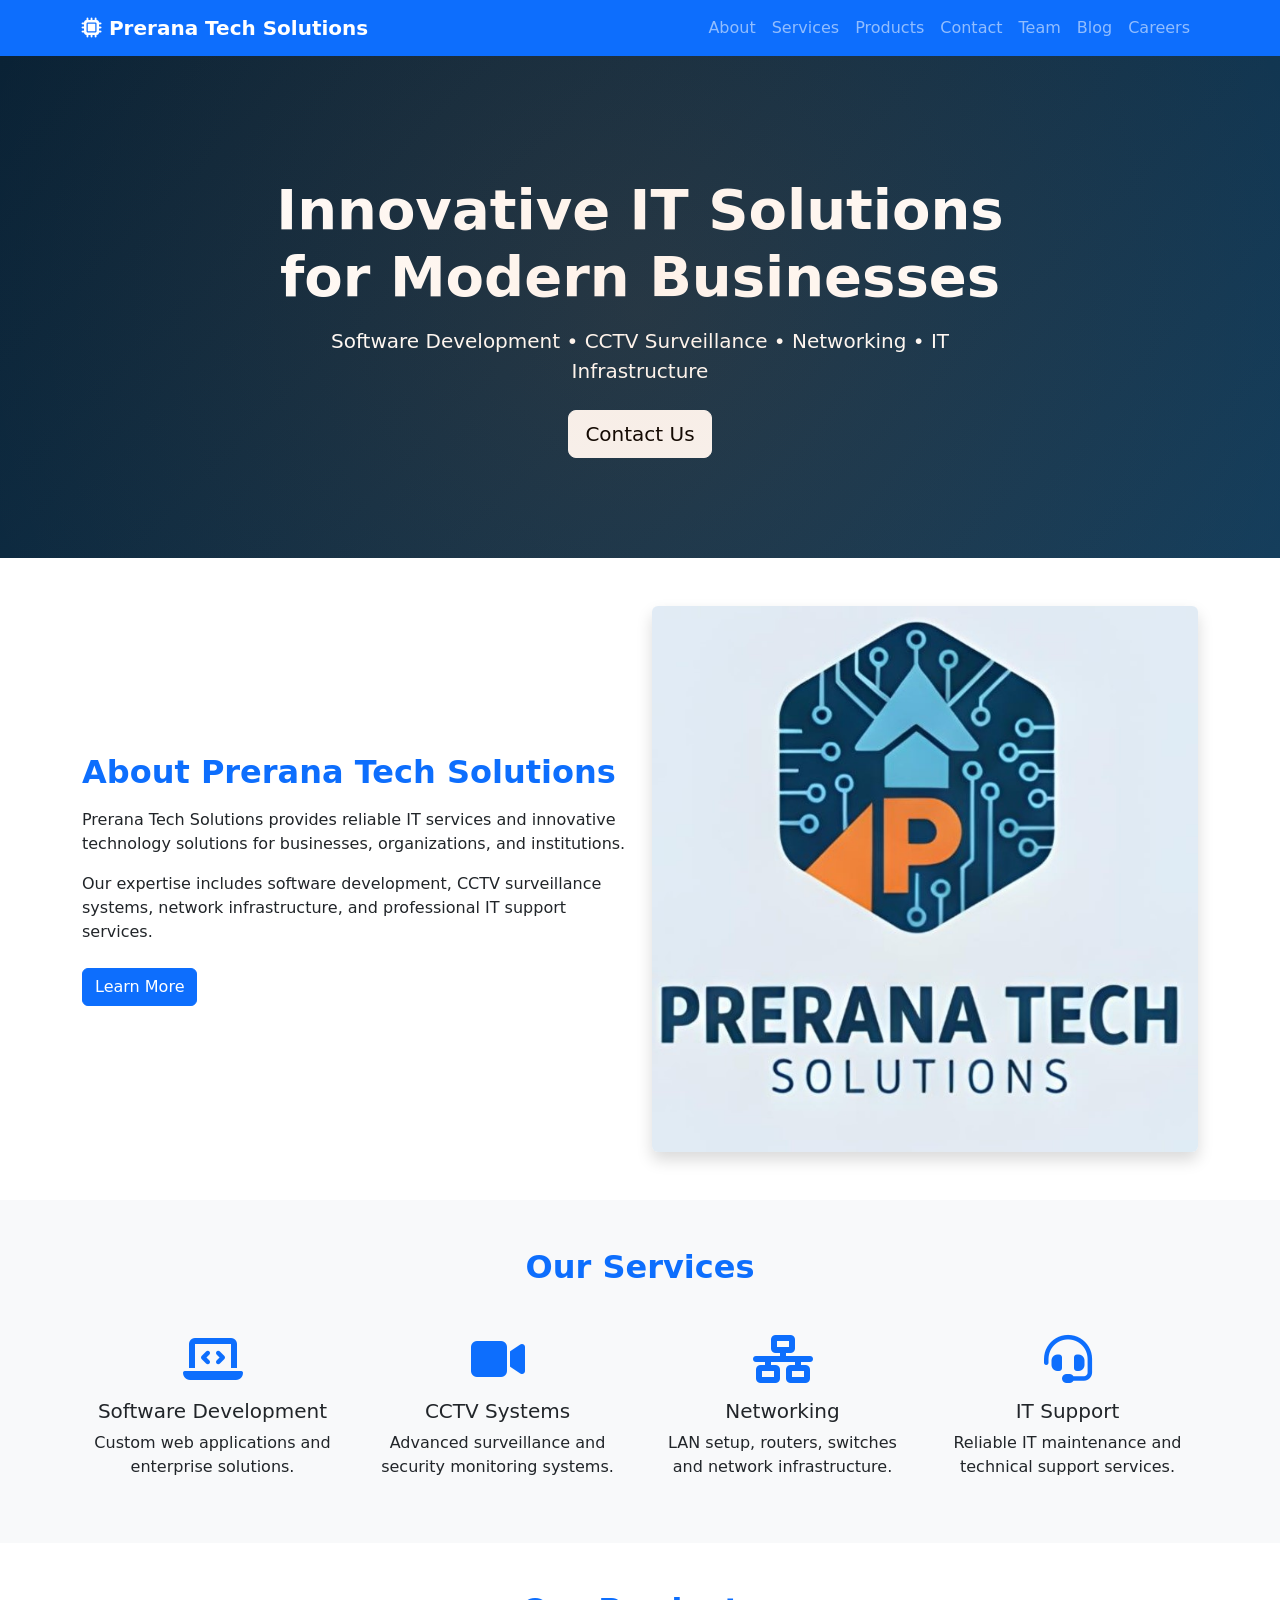
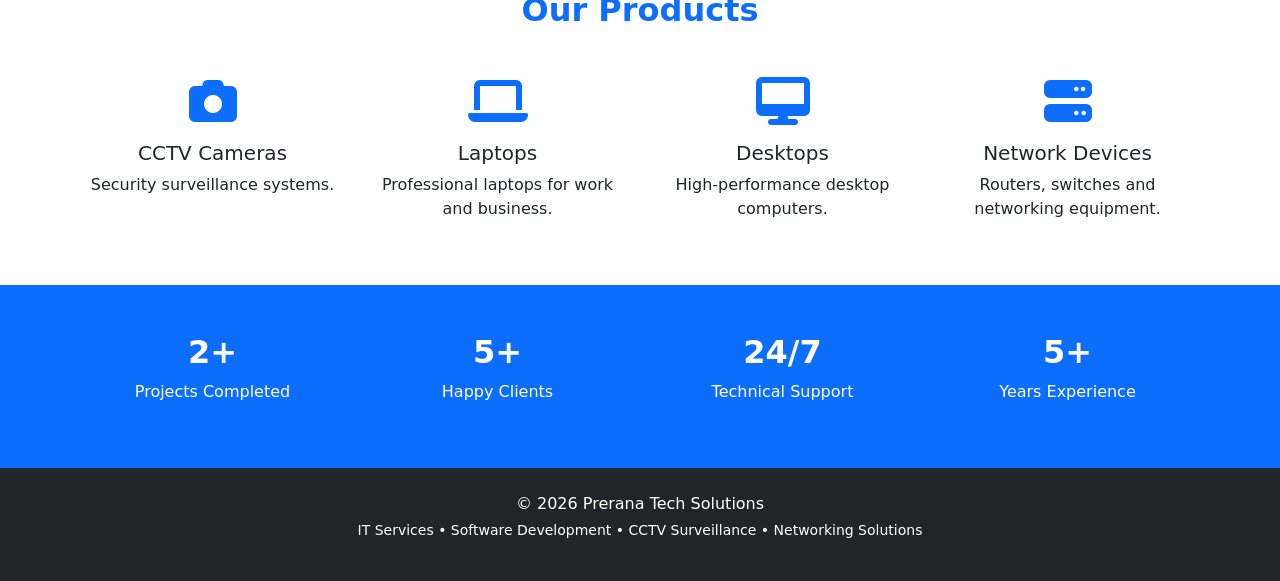
==== commit 2fcd1cb1: "Added logo" ====
--- a/index.html
+++ b/index.html
@@ -1,185 +1,189 @@
 <!DOCTYPE html>
 <html lang="en">
 <head>
-    <meta charset="UTF-8">
-    <meta name="viewport" content="width=device-width, initial-scale=1.0">
-    <title>Prerana Tech Solutions | IT Services & Technology Solutions</title>
-    <link href="https://fonts.googleapis.com/css2?family=Poppins:wght@300;400;600;700&display=swap" rel="stylesheet">
-    <link href="https://cdn.jsdelivr.net/npm/bootstrap@5.3.2/dist/css/bootstrap.min.css" rel="stylesheet">
-    <link href="https://cdnjs.cloudflare.com/ajax/libs/font-awesome/6.5.0/css/all.min.css" rel="stylesheet">
-    <link rel="stylesheet" href="style.css">
+<meta charset="UTF-8">
+<meta name="viewport" content="width=device-width, initial-scale=1.0">
+<title>Prerana Tech Solutions | IT Services & Technology Solutions</title>
+<link rel="stylesheet" href="style.css">
+<link href="https://cdn.jsdelivr.net/npm/bootstrap@5.3.2/dist/css/bootstrap.min.css" rel="stylesheet">
+<link href="https://cdnjs.cloudflare.com/ajax/libs/font-awesome/6.5.0/css/all.min.css" rel="stylesheet">
 </head>
-<body class="d-flex flex-column min-vh-100">
+<body>
+<!-- NAVBAR -->
+<nav class="navbar navbar-expand-lg navbar-dark bg-primary shadow">
 
-    <nav class="navbar navbar-expand-lg sticky-top custom-navbar shadow-sm">
-        <div class="container">
-            <a class="navbar-brand fw-bold d-flex align-items-center gap-2" href="index.html">
-                <i class="fa-solid fa-microchip brand-icon"></i> 
-                <span>Prerana Tech</span>
-            </a>
-            <button class="navbar-toggler" type="button" data-bs-toggle="collapse" data-bs-target="#navbarNav" aria-controls="navbarNav" aria-expanded="false" aria-label="Toggle navigation">
-                <i class="fa-solid fa-bars"></i>
-            </button>
-            <div class="collapse navbar-collapse justify-content-end" id="navbarNav">
-                <ul class="navbar-nav align-items-center gap-2">
-    <li class="nav-item"><a class="nav-link" href="index.html">Home</a></li>
-    <li class="nav-item"><a class="nav-link" href="about.html">About</a></li>
-    <li class="nav-item"><a class="nav-link" href="services.html">Services</a></li>
-    <li class="nav-item"><a class="nav-link" href="products.html">Products</a></li>
-    <li class="nav-item"><a class="nav-link" href="Team.html">Team</a></li>
     
-    <li class="nav-item"><a class="nav-link" href="blog.html">Blog</a></li>
-    <li class="nav-item"><a class="nav-link" href="careers.html">Careers</a></li>
-    
-    <li class="nav-item d-none d-lg-block"><span class="nav-divider" style="width: 1px; height: 24px; background: #ddd; display: inline-block;"></span></li>
-    <li class="nav-item mt-2 mt-lg-0">
-        <a class="nav-link btn-contact bg-orange" href="contact.html">Contact Us</a>
-    </li>
+<div class="container">
+<a class="navbar-brand fw-bold" href="index.html">
+<i class="fa-solid fa-microchip"></i> Prerana Tech Solutions
+</a>
+<button class="navbar-toggler" type="button" data-bs-toggle="collapse" data-bs-target="#navbarNav" title="Toggle navigation">
+<span class="navbar-toggler-icon"></span>
+</button>
+<div class="collapse navbar-collapse justify-content-end" id="navbarNav">
+<ul class="navbar-nav">
+<li class="nav-item">
+<a class="nav-link" href="about.html">About</a>
+</li>
+<li class="nav-item">
+<a class="nav-link" href="services.html">Services</a>
+</li>
+<li class="nav-item">
+<a class="nav-link" href="products.html">Products</a>
+</li>
+<li class="nav-item">
+<a class="nav-link" href="contact.html">Contact</a>
+</li>
+<li class="nav-item">
+<a class="nav-link" href="Team.html">Team</a>
+</li>
+<li class="nav-item">
+<a class="nav-link" href="blog.html">Blog</a>
+</li>
+<li class="nav-item">
+<a class="nav-link" href="careers.html">Careers</a>
+</li>
 </ul>
-            </div>
-        </div>
-    </nav>
-
-    <main class="flex-grow-1">
-
-        <section class="hero-section text-center text-white">
-            <div class="container hero-content">
-                <div class="row justify-content-center">
-                    <div class="col-lg-9">
-                        <span class="badge bg-orange text-white mb-3 px-3 py-2 rounded-pill fs-6 shadow-sm">Innovating Your Digital Future</span>
-                        <h1 class="display-3 fw-bold mb-4 hero-title">
-                            Next-Generation IT Solutions for Modern Businesses
-                        </h1>
-                        <p class="lead mb-5 hero-subtitle">
-                            Empowering your infrastructure with cutting-edge Software Development, CCTV Surveillance, and Robust Networking.
-                        </p>
-                        <div class="d-flex justify-content-center gap-3">
-                            <a href="services.html" class="btn btn-orange btn-lg shadow">Explore Services</a>
-                            <a href="contact.html" class="btn btn-outline-light btn-lg">Get in Touch</a>
-                        </div>
-                    </div>
-                </div>
-            </div>
-            </section>
-
-        <section class="py-5 bg-white">
-            <div class="container py-4">
-                <div class="row align-items-center g-5">
-                    <div class="col-lg-6">
-                        <div class="section-title mb-4">
-                            <span class="text-orange fw-bold text-uppercase tracking-wider">Who We Are</span>
-                            <h2 class="fw-bold text-dark mt-2 display-6">Driven by Technology. Designed for You.</h2>
-                        </div>
-                        <p class="text-muted fs-5">
-                            Prerana Tech Solutions provides reliable IT services and innovative technology solutions for businesses, organizations, and educational institutions.
-                        </p>
-                        <p class="text-muted mb-4">
-                            From custom software development to advanced network infrastructure and professional IT support, we are your dedicated tech partners.
-                        </p>
-                        <a href="about.html" class="btn btn-blue px-4 py-2">Discover Our Story <i class="fa-solid fa-arrow-right ms-2"></i></a>
-                    </div>
-                    <div class="col-lg-6 text-center position-relative">
-                        <div class="image-wrapper shadow-lg rounded-4 overflow-hidden">
-                            <img src="https://images.unsplash.com/photo-1519389950473-47ba0277781c?auto=format&fit=crop&q=80&w=1000" alt="Team collaborating" class="img-fluid hero-img">
-                        </div>
-                    </div>
-                </div>
-            </div>
-        </section>
-
-        <section class="bg-light-gray py-5">
-            <div class="container py-4">
-                <div class="text-center mb-5">
-                    <span class="text-orange fw-bold text-uppercase tracking-wider">What We Do</span>
-                    <h2 class="fw-bold text-dark mt-2 display-6">Our Core Services</h2>
-                </div>
-                
-                <div class="row g-4">
-                    <div class="col-md-6 col-lg-3">
-                        <div class="custom-card h-100">
-                            <div class="icon-box mb-4">
-                                <i class="fa-solid fa-laptop-code"></i>
-                            </div>
-                            <h5 class="fw-bold mb-3">Software Development</h5>
-                            <p class="text-muted">Custom web applications, mobile apps, and enterprise solutions built to scale.</p>
-                        </div>
-                    </div>
-                    <div class="col-md-6 col-lg-3">
-                        <div class="custom-card h-100">
-                            <div class="icon-box mb-4">
-                                <i class="fa-solid fa-video"></i>
-                            </div>
-                            <h5 class="fw-bold mb-3">CCTV Systems</h5>
-                            <p class="text-muted">Advanced surveillance, DVR/NVR setups, and security monitoring systems.</p>
-                        </div>
-                    </div>
-                    <div class="col-md-6 col-lg-3">
-                        <div class="custom-card h-100">
-                            <div class="icon-box mb-4">
-                                <i class="fa-solid fa-network-wired"></i>
-                            </div>
-                            <h5 class="fw-bold mb-3">Networking Solutions</h5>
-                            <p class="text-muted">LAN setup, secure routers, switches, and full network infrastructure.</p>
-                        </div>
-                    </div>
-                    <div class="col-md-6 col-lg-3">
-                        <div class="custom-card h-100">
-                            <div class="icon-box mb-4">
-                                <i class="fa-solid fa-headset"></i>
-                            </div>
-                            <h5 class="fw-bold mb-3">IT Support AMC</h5>
-                            <p class="text-muted">Reliable IT maintenance, remote assistance, and on-site technical support.</p>
-                        </div>
-                    </div>
-                </div>
-            </div>
-        </section>
-
-        <section class="stats-section text-white py-5 position-relative">
-            <div class="container py-4">
-                <div class="row g-4 text-center">
-                    <div class="col-6 col-md-3">
-                        <div class="stat-item">
-                            <h2 class="display-4 fw-bold mb-2">2+</h2>
-                            <p class="fs-5 mb-0 text-white-50">Projects Completed</p>
-                        </div>
-                    </div>
-                    <div class="col-6 col-md-3">
-                        <div class="stat-item">
-                            <h2 class="display-4 fw-bold mb-2">5+</h2>
-                            <p class="fs-5 mb-0 text-white-50">Happy Clients</p>
-                        </div>
-                    </div>
-                    <div class="col-6 col-md-3">
-                        <div class="stat-item">
-                            <h2 class="display-4 fw-bold mb-2">24/7</h2>
-                            <p class="fs-5 mb-0 text-white-50">Technical Support</p>
-                        </div>
-                    </div>
-                    <div class="col-6 col-md-3">
-                        <div class="stat-item">
-                            <h2 class="display-4 fw-bold mb-2">5+</h2>
-                            <p class="fs-5 mb-0 text-white-50">Years Experience</p>
-                        </div>
-                    </div>
-                </div>
-            </div>
-        </section>
-
-    </main>
-
-    <footer class="custom-footer text-center py-4">
-        <div class="container">
-            <h5 class="fw-bold mb-2">Prerana Tech Solutions</h5>
-            <p class="small text-white-50 mb-3">
-                IT Services • Software Development • CCTV Surveillance • Networking Solutions
-            </p>
-            <div class="border-top border-secondary pt-3 mt-3">
-                <p class="mb-0 small text-white-50">© 2026 Prerana Tech Solutions. All Rights Reserved.</p>
-            </div>
-        </div>
-    </footer>
-
-    <script src="https://cdn.jsdelivr.net/npm/bootstrap@5.3.2/dist/js/bootstrap.bundle.min.js"></script>
+</div>
+</div>
+</nav>
+<!-- HERO SECTION -->
+<section class="hero-section d-flex align-items-center text-center text-white">
+<div class="container">
+<div class="row justify-content-center">
+<div class="col-lg-8">
+<h1 class="display-4 fw-bold mb-3">
+Innovative IT Solutions for Modern Businesses
+</h1>
+<p class="lead mb-4">
+Software Development • CCTV Surveillance • Networking • IT Infrastructure
+</p>
+<a href="contact.html" class="btn btn-light btn-lg">
+Contact Us
+</a>
+</div>
+</div>
+</div>
+</section>
+<!-- ABOUT PREVIEW -->
+<section class="py-5">
+<div class="container">
+<div class="row align-items-center">
+<div class="col-lg-6">
+<h2 class="text-primary fw-bold mb-3">
+About Prerana Tech Solutions
+</h2>
+<p>
+Prerana Tech Solutions provides reliable IT services and innovative
+technology solutions for businesses, organizations, and institutions.
+</p>
+<p>
+Our expertise includes software development, CCTV surveillance systems,
+network infrastructure, and professional IT support services.
+</p>
+<a href="about.html" class="btn btn-primary mt-2">
+Learn More
+</a>
+</div>
+<div class="col-lg-6 text-center">
+<img src="assets\logo.jpeg"
+alt="Business team collaborating on IT solutions" class="img-fluid rounded shadow">
+</div>
+</div>
+</div>
+</section>
+<!-- SERVICES -->
+<section class="bg-light py-5">
+<div class="container">
+<h2 class="text-center text-primary fw-bold mb-5">
+Our Services
+</h2>
+<div class="row g-4 text-center">
+<div class="col-md-3">
+<i class="fa-solid fa-laptop-code fa-3x text-primary mb-3"></i>
+<h5>Software Development</h5>
+<p>Custom web applications and enterprise solutions.</p>
+</div>
+<div class="col-md-3">
+<i class="fa-solid fa-video fa-3x text-primary mb-3"></i>
+<h5>CCTV Systems</h5>
+<p>Advanced surveillance and security monitoring systems.</p>
+</div>
+<div class="col-md-3">
+<i class="fa-solid fa-network-wired fa-3x text-primary mb-3"></i>
+<h5>Networking</h5>
+<p>LAN setup, routers, switches and network infrastructure.</p>
+</div>
+<div class="col-md-3">
+<i class="fa-solid fa-headset fa-3x text-primary mb-3"></i>
+<h5>IT Support</h5>
+<p>Reliable IT maintenance and technical support services.</p>
+</div>
+</div>
+</div>
+</section>
+<!-- PRODUCTS -->
+<section class="py-5">
+<div class="container">
+<h2 class="text-center text-primary fw-bold mb-5">
+Our Products
+</h2>
+<div class="row g-4 text-center">
+<div class="col-md-3">
+<i class="fa-solid fa-camera fa-3x text-primary mb-3"></i>
+<h5>CCTV Cameras</h5>
+<p>Security surveillance systems.</p>
+</div>
+<div class="col-md-3">
+<i class="fa-solid fa-laptop fa-3x text-primary mb-3"></i>
+<h5>Laptops</h5>
+<p>Professional laptops for work and business.</p>
+</div>
+<div class="col-md-3">
+<i class="fa-solid fa-desktop fa-3x text-primary mb-3"></i>
+<h5>Desktops</h5>
+<p>High-performance desktop computers.</p>
+</div>
+<div class="col-md-3">
+<i class="fa-solid fa-server fa-3x text-primary mb-3"></i>
+<h5>Network Devices</h5>
+<p>Routers, switches and networking equipment.</p>
+</div>
+</div>
+</div>
+</section>
+<!-- STATS -->
+<section class="bg-primary text-white py-5 text-center">
+<div class="container">
+<div class="row g-4">
+<div class="col-md-3">
+<h2 class="fw-bold">2+</h2>
+<p>Projects Completed</p>
+</div>
+<div class="col-md-3">
+<h2 class="fw-bold">5+</h2>
+<p>Happy Clients</p>
+</div>
+<div class="col-md-3">
+<h2 class="fw-bold">24/7</h2>
+<p>Technical Support</p>
+</div>
+<div class="col-md-3">
+<h2 class="fw-bold">5+</h2>
+<p>Years Experience</p>
+</div>
+</div>
+</div>
+</section>
+<!-- FOOTER -->
+<footer class="bg-dark text-white text-center py-4">
+<div class="container">
+<p class="mb-1">© 2026 Prerana Tech Solutions</p>
+<p class="small">
+IT Services • Software Development • CCTV Surveillance • Networking Solutions
+</p>
+</div>
+</footer>
+<script src="https://cdn.jsdelivr.net/npm/bootstrap@5.3.2/dist/js/bootstrap.bundle.min.js"></script>
 </body>
 </html>
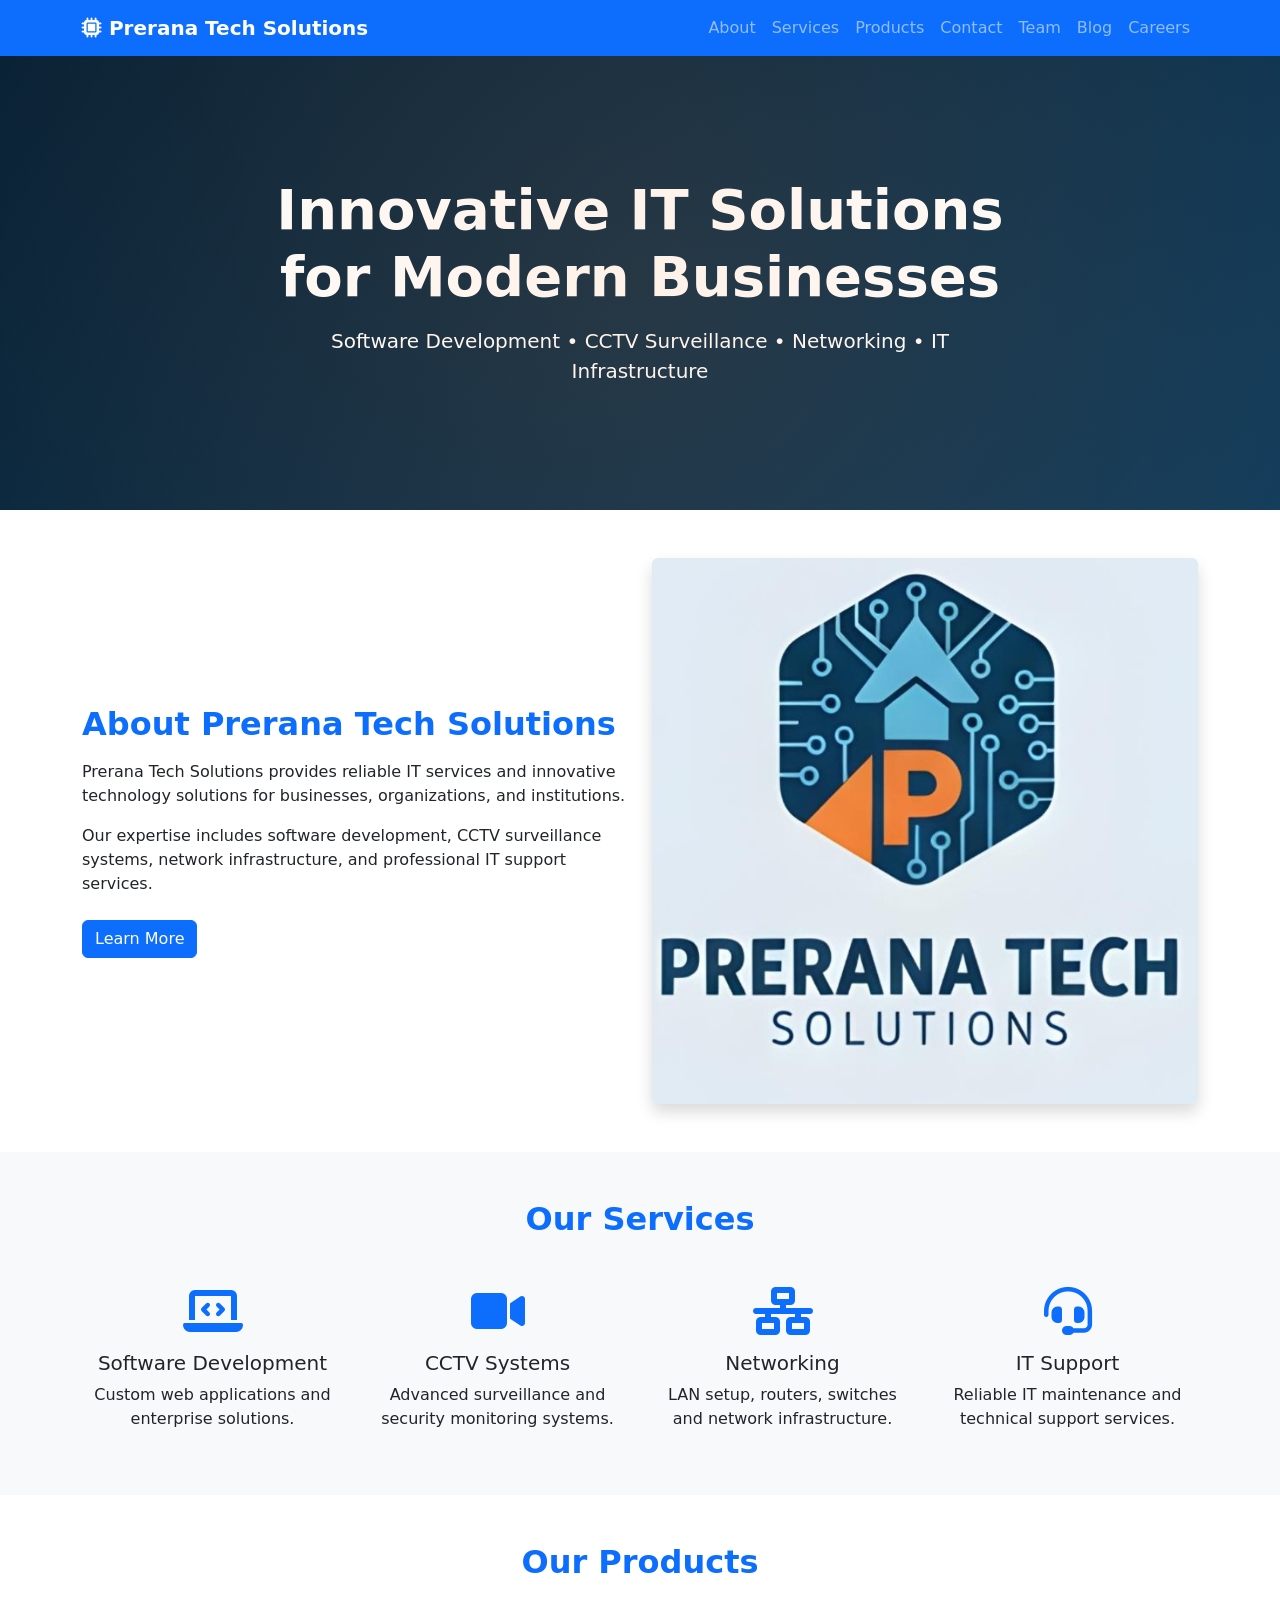
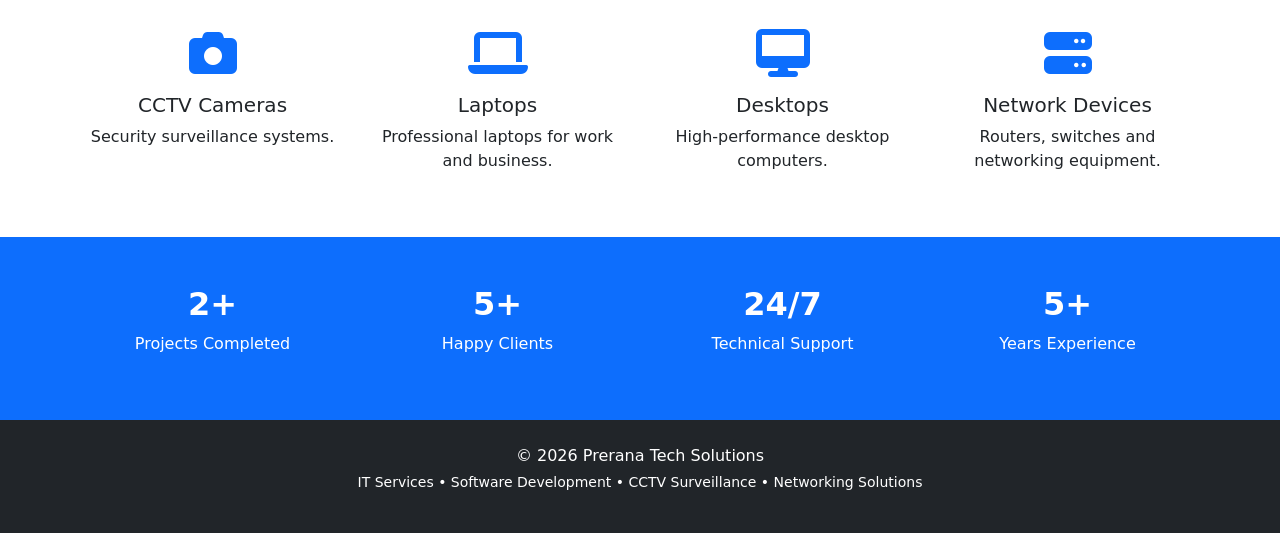
==== commit de1ef491: "made some changes" ====
--- a/index.html
+++ b/index.html
@@ -58,9 +58,6 @@
 <p class="lead mb-4">
 Software Development • CCTV Surveillance • Networking • IT Infrastructure
 </p>
-<a href="contact.html" class="btn btn-light btn-lg">
-Contact Us
-</a>
 </div>
 </div>
 </div>
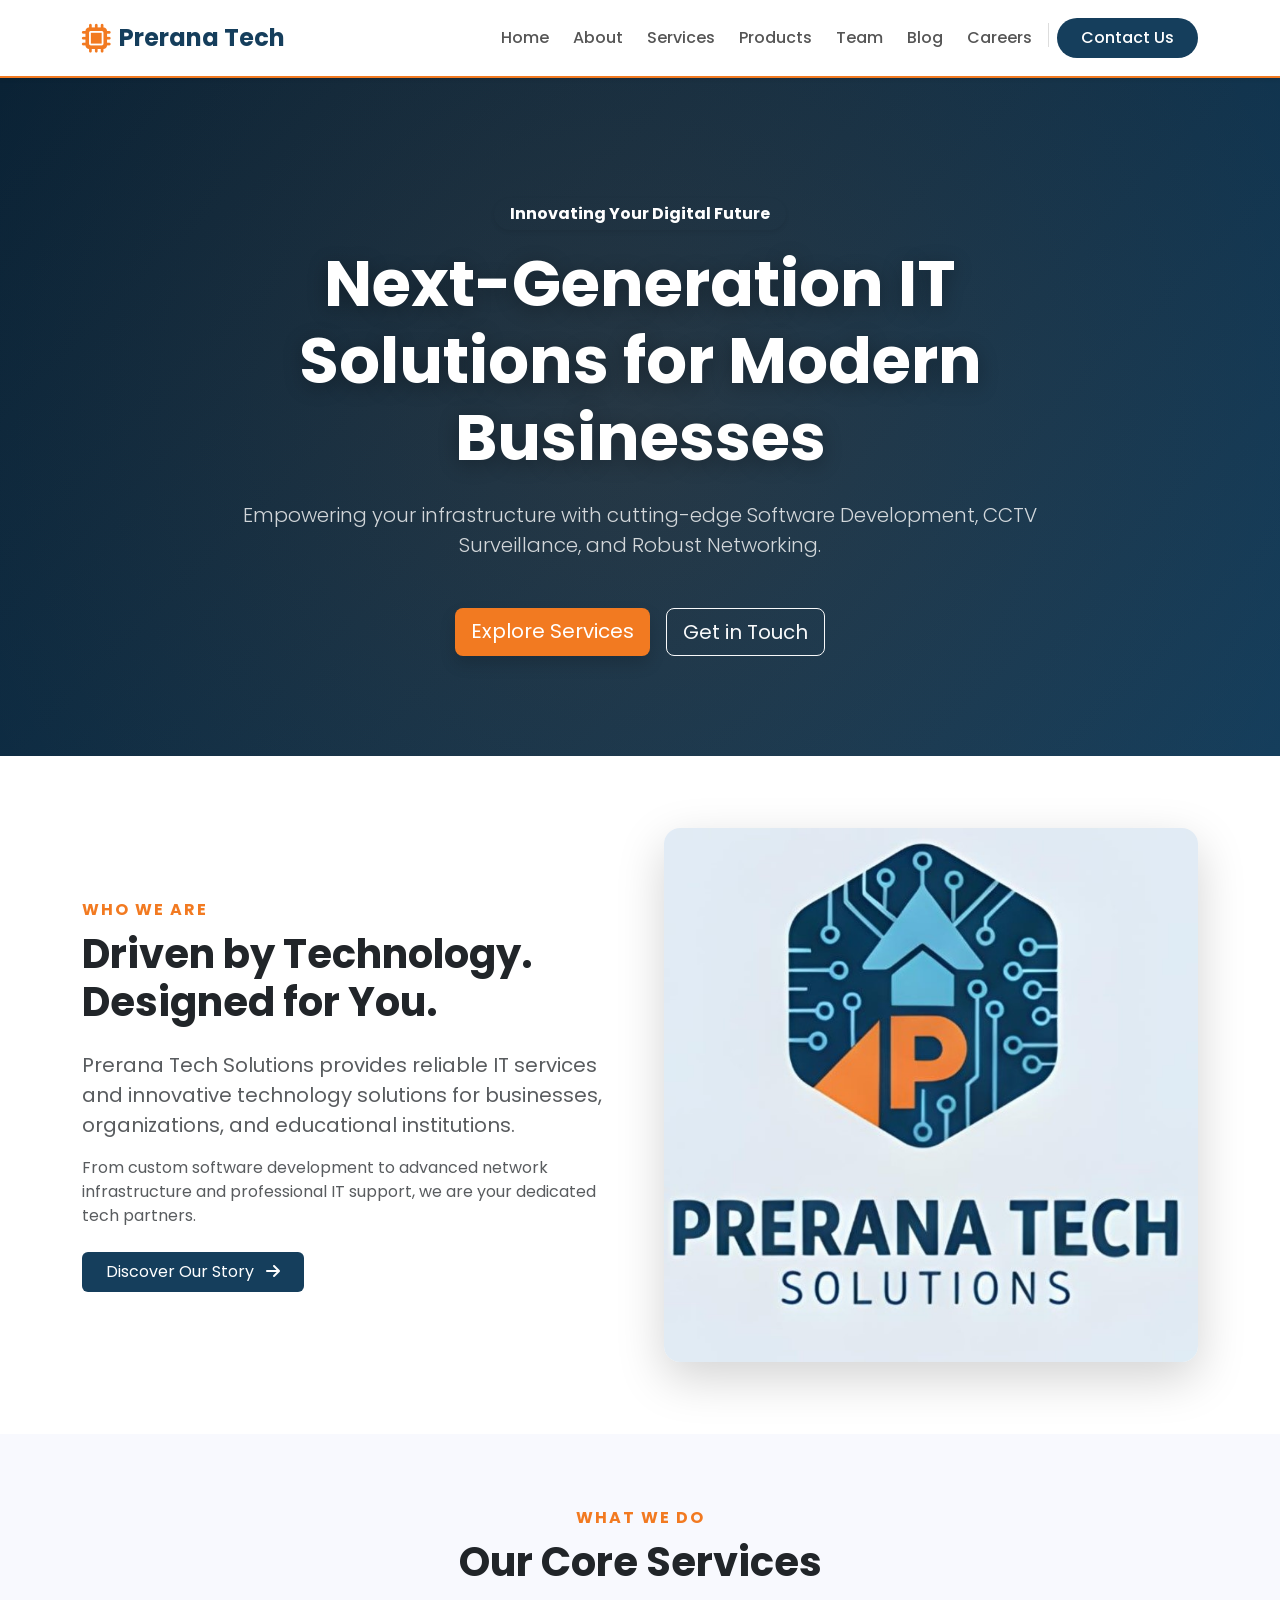
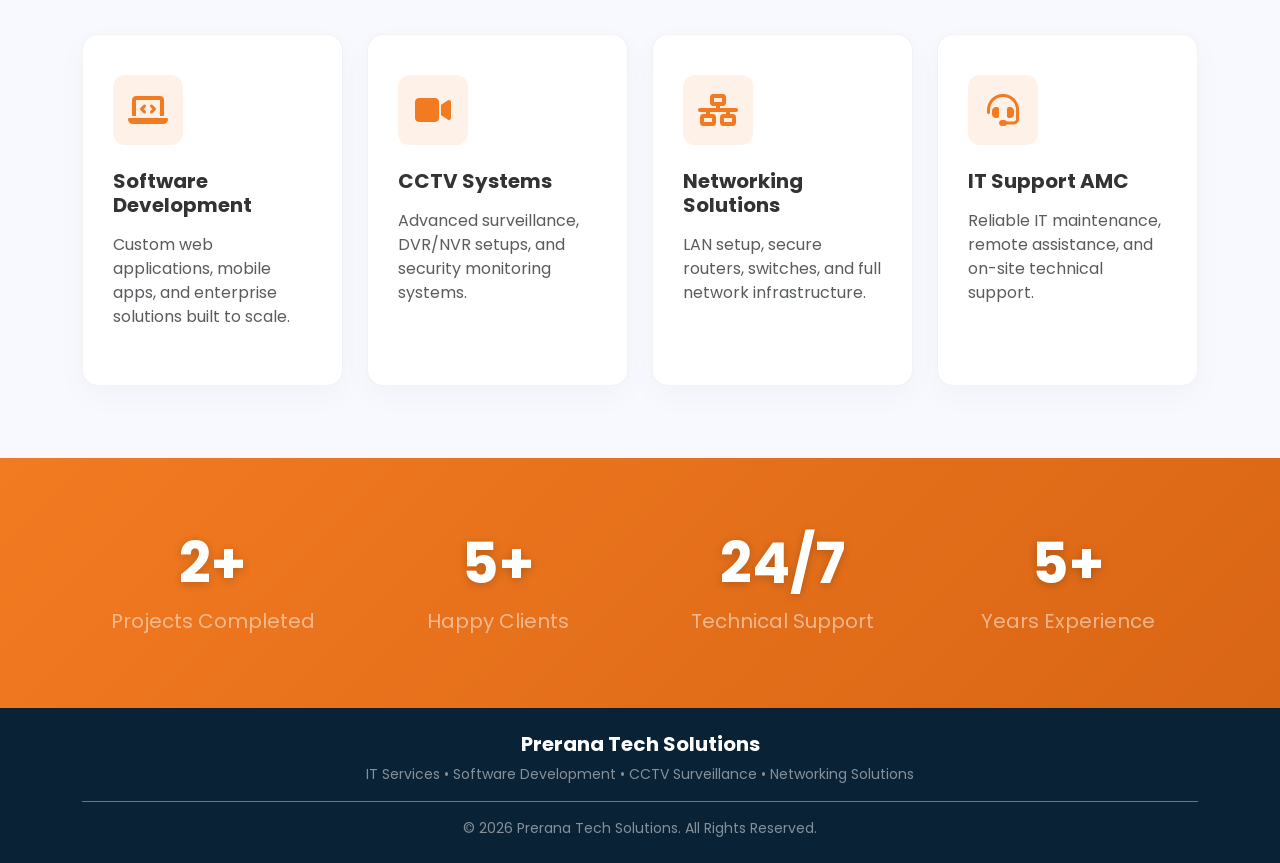
==== commit 832c84f8: "Done, I think" ====
--- a/index.html
+++ b/index.html
@@ -1,186 +1,185 @@
 <!DOCTYPE html>
 <html lang="en">
 <head>
-<meta charset="UTF-8">
-<meta name="viewport" content="width=device-width, initial-scale=1.0">
-<title>Prerana Tech Solutions | IT Services & Technology Solutions</title>
-<link rel="stylesheet" href="style.css">
-<link href="https://cdn.jsdelivr.net/npm/bootstrap@5.3.2/dist/css/bootstrap.min.css" rel="stylesheet">
-<link href="https://cdnjs.cloudflare.com/ajax/libs/font-awesome/6.5.0/css/all.min.css" rel="stylesheet">
+    <meta charset="UTF-8">
+    <meta name="viewport" content="width=device-width, initial-scale=1.0">
+    <title>Prerana Tech Solutions | IT Services & Technology Solutions</title>
+    <link href="https://fonts.googleapis.com/css2?family=Poppins:wght@300;400;600;700&display=swap" rel="stylesheet">
+    <link href="https://cdn.jsdelivr.net/npm/bootstrap@5.3.2/dist/css/bootstrap.min.css" rel="stylesheet">
+    <link href="https://cdnjs.cloudflare.com/ajax/libs/font-awesome/6.5.0/css/all.min.css" rel="stylesheet">
+    <link rel="stylesheet" href="style.css">
 </head>
-<body>
-<!-- NAVBAR -->
-<nav class="navbar navbar-expand-lg navbar-dark bg-primary shadow">
+<body class="d-flex flex-column min-vh-100">
 
+    <nav class="navbar navbar-expand-lg sticky-top custom-navbar shadow-sm">
+        <div class="container">
+            <a class="navbar-brand fw-bold d-flex align-items-center gap-2" href="index.html">
+                <i class="fa-solid fa-microchip brand-icon"></i> 
+                <span>Prerana Tech</span>
+            </a>
+            <button class="navbar-toggler" type="button" data-bs-toggle="collapse" data-bs-target="#navbarNav" aria-controls="navbarNav" aria-expanded="false" aria-label="Toggle navigation">
+                <i class="fa-solid fa-bars"></i>
+            </button>
+            <div class="collapse navbar-collapse justify-content-end" id="navbarNav">
+                <ul class="navbar-nav align-items-center gap-2">
+    <li class="nav-item"><a class="nav-link" href="index.html">Home</a></li>
+    <li class="nav-item"><a class="nav-link" href="about.html">About</a></li>
+    <li class="nav-item"><a class="nav-link" href="services.html">Services</a></li>
+    <li class="nav-item"><a class="nav-link" href="products.html">Products</a></li>
+    <li class="nav-item"><a class="nav-link" href="Team.html">Team</a></li>
     
-<div class="container">
-<a class="navbar-brand fw-bold" href="index.html">
-<i class="fa-solid fa-microchip"></i> Prerana Tech Solutions
-</a>
-<button class="navbar-toggler" type="button" data-bs-toggle="collapse" data-bs-target="#navbarNav" title="Toggle navigation">
-<span class="navbar-toggler-icon"></span>
-</button>
-<div class="collapse navbar-collapse justify-content-end" id="navbarNav">
-<ul class="navbar-nav">
-<li class="nav-item">
-<a class="nav-link" href="about.html">About</a>
-</li>
-<li class="nav-item">
-<a class="nav-link" href="services.html">Services</a>
-</li>
-<li class="nav-item">
-<a class="nav-link" href="products.html">Products</a>
-</li>
-<li class="nav-item">
-<a class="nav-link" href="contact.html">Contact</a>
-</li>
-<li class="nav-item">
-<a class="nav-link" href="Team.html">Team</a>
-</li>
-<li class="nav-item">
-<a class="nav-link" href="blog.html">Blog</a>
-</li>
-<li class="nav-item">
-<a class="nav-link" href="careers.html">Careers</a>
-</li>
+    <li class="nav-item"><a class="nav-link" href="blog.html">Blog</a></li>
+    <li class="nav-item"><a class="nav-link" href="careers.html">Careers</a></li>
+    
+    <li class="nav-item d-none d-lg-block"><span class="nav-divider" style="width: 1px; height: 24px; background: #ddd; display: inline-block;"></span></li>
+    <li class="nav-item mt-2 mt-lg-0">
+        <a class="nav-link btn-contact bg-orange" href="contact.html">Contact Us</a>
+    </li>
 </ul>
-</div>
-</div>
-</nav>
-<!-- HERO SECTION -->
-<section class="hero-section d-flex align-items-center text-center text-white">
-<div class="container">
-<div class="row justify-content-center">
-<div class="col-lg-8">
-<h1 class="display-4 fw-bold mb-3">
-Innovative IT Solutions for Modern Businesses
-</h1>
-<p class="lead mb-4">
-Software Development • CCTV Surveillance • Networking • IT Infrastructure
-</p>
-</div>
-</div>
-</div>
-</section>
-<!-- ABOUT PREVIEW -->
-<section class="py-5">
-<div class="container">
-<div class="row align-items-center">
-<div class="col-lg-6">
-<h2 class="text-primary fw-bold mb-3">
-About Prerana Tech Solutions
-</h2>
-<p>
-Prerana Tech Solutions provides reliable IT services and innovative
-technology solutions for businesses, organizations, and institutions.
-</p>
-<p>
-Our expertise includes software development, CCTV surveillance systems,
-network infrastructure, and professional IT support services.
-</p>
-<a href="about.html" class="btn btn-primary mt-2">
-Learn More
-</a>
-</div>
-<div class="col-lg-6 text-center">
-<img src="assets\logo.jpeg"
-alt="Business team collaborating on IT solutions" class="img-fluid rounded shadow">
-</div>
-</div>
-</div>
-</section>
-<!-- SERVICES -->
-<section class="bg-light py-5">
-<div class="container">
-<h2 class="text-center text-primary fw-bold mb-5">
-Our Services
-</h2>
-<div class="row g-4 text-center">
-<div class="col-md-3">
-<i class="fa-solid fa-laptop-code fa-3x text-primary mb-3"></i>
-<h5>Software Development</h5>
-<p>Custom web applications and enterprise solutions.</p>
-</div>
-<div class="col-md-3">
-<i class="fa-solid fa-video fa-3x text-primary mb-3"></i>
-<h5>CCTV Systems</h5>
-<p>Advanced surveillance and security monitoring systems.</p>
-</div>
-<div class="col-md-3">
-<i class="fa-solid fa-network-wired fa-3x text-primary mb-3"></i>
-<h5>Networking</h5>
-<p>LAN setup, routers, switches and network infrastructure.</p>
-</div>
-<div class="col-md-3">
-<i class="fa-solid fa-headset fa-3x text-primary mb-3"></i>
-<h5>IT Support</h5>
-<p>Reliable IT maintenance and technical support services.</p>
-</div>
-</div>
-</div>
-</section>
-<!-- PRODUCTS -->
-<section class="py-5">
-<div class="container">
-<h2 class="text-center text-primary fw-bold mb-5">
-Our Products
-</h2>
-<div class="row g-4 text-center">
-<div class="col-md-3">
-<i class="fa-solid fa-camera fa-3x text-primary mb-3"></i>
-<h5>CCTV Cameras</h5>
-<p>Security surveillance systems.</p>
-</div>
-<div class="col-md-3">
-<i class="fa-solid fa-laptop fa-3x text-primary mb-3"></i>
-<h5>Laptops</h5>
-<p>Professional laptops for work and business.</p>
-</div>
-<div class="col-md-3">
-<i class="fa-solid fa-desktop fa-3x text-primary mb-3"></i>
-<h5>Desktops</h5>
-<p>High-performance desktop computers.</p>
-</div>
-<div class="col-md-3">
-<i class="fa-solid fa-server fa-3x text-primary mb-3"></i>
-<h5>Network Devices</h5>
-<p>Routers, switches and networking equipment.</p>
-</div>
-</div>
-</div>
-</section>
-<!-- STATS -->
-<section class="bg-primary text-white py-5 text-center">
-<div class="container">
-<div class="row g-4">
-<div class="col-md-3">
-<h2 class="fw-bold">2+</h2>
-<p>Projects Completed</p>
-</div>
-<div class="col-md-3">
-<h2 class="fw-bold">5+</h2>
-<p>Happy Clients</p>
-</div>
-<div class="col-md-3">
-<h2 class="fw-bold">24/7</h2>
-<p>Technical Support</p>
-</div>
-<div class="col-md-3">
-<h2 class="fw-bold">5+</h2>
-<p>Years Experience</p>
-</div>
-</div>
-</div>
-</section>
-<!-- FOOTER -->
-<footer class="bg-dark text-white text-center py-4">
-<div class="container">
-<p class="mb-1">© 2026 Prerana Tech Solutions</p>
-<p class="small">
-IT Services • Software Development • CCTV Surveillance • Networking Solutions
-</p>
-</div>
-</footer>
-<script src="https://cdn.jsdelivr.net/npm/bootstrap@5.3.2/dist/js/bootstrap.bundle.min.js"></script>
+            </div>
+        </div>
+    </nav>
+
+    <main class="flex-grow-1">
+
+        <section class="hero-section text-center text-white">
+            <div class="container hero-content">
+                <div class="row justify-content-center">
+                    <div class="col-lg-9">
+                        <span class="badge bg-orange text-white mb-3 px-3 py-2 rounded-pill fs-6 shadow-sm">Innovating Your Digital Future</span>
+                        <h1 class="display-3 fw-bold mb-4 hero-title">
+                            Next-Generation IT Solutions for Modern Businesses
+                        </h1>
+                        <p class="lead mb-5 hero-subtitle">
+                            Empowering your infrastructure with cutting-edge Software Development, CCTV Surveillance, and Robust Networking.
+                        </p>
+                        <div class="d-flex justify-content-center gap-3">
+                            <a href="services.html" class="btn btn-orange btn-lg shadow">Explore Services</a>
+                            <a href="contact.html" class="btn btn-outline-light btn-lg">Get in Touch</a>
+                        </div>
+                    </div>
+                </div>
+            </div>
+            </section>
+
+        <section class="py-5 bg-white">
+            <div class="container py-4">
+                <div class="row align-items-center g-5">
+                    <div class="col-lg-6">
+                        <div class="section-title mb-4">
+                            <span class="text-orange fw-bold text-uppercase tracking-wider">Who We Are</span>
+                            <h2 class="fw-bold text-dark mt-2 display-6">Driven by Technology. Designed for You.</h2>
+                        </div>
+                        <p class="text-muted fs-5">
+                            Prerana Tech Solutions provides reliable IT services and innovative technology solutions for businesses, organizations, and educational institutions.
+                        </p>
+                        <p class="text-muted mb-4">
+                            From custom software development to advanced network infrastructure and professional IT support, we are your dedicated tech partners.
+                        </p>
+                        <a href="about.html" class="btn btn-blue px-4 py-2">Discover Our Story <i class="fa-solid fa-arrow-right ms-2"></i></a>
+                    </div>
+                    <div class="col-lg-6 text-center position-relative">
+                        <div class="image-wrapper shadow-lg rounded-4 overflow-hidden">
+                            <img src="assets/images/logo.jpeg" alt="Team collaborating" class="img-fluid hero-img">
+                        </div>
+                    </div>
+                </div>
+            </div>
+        </section>
+
+        <section class="bg-light-gray py-5">
+            <div class="container py-4">
+                <div class="text-center mb-5">
+                    <span class="text-orange fw-bold text-uppercase tracking-wider">What We Do</span>
+                    <h2 class="fw-bold text-dark mt-2 display-6">Our Core Services</h2>
+                </div>
+                
+                <div class="row g-4">
+                    <div class="col-md-6 col-lg-3">
+                        <div class="custom-card h-100">
+                            <div class="icon-box mb-4">
+                                <i class="fa-solid fa-laptop-code"></i>
+                            </div>
+                            <h5 class="fw-bold mb-3">Software Development</h5>
+                            <p class="text-muted">Custom web applications, mobile apps, and enterprise solutions built to scale.</p>
+                        </div>
+                    </div>
+                    <div class="col-md-6 col-lg-3">
+                        <div class="custom-card h-100">
+                            <div class="icon-box mb-4">
+                                <i class="fa-solid fa-video"></i>
+                            </div>
+                            <h5 class="fw-bold mb-3">CCTV Systems</h5>
+                            <p class="text-muted">Advanced surveillance, DVR/NVR setups, and security monitoring systems.</p>
+                        </div>
+                    </div>
+                    <div class="col-md-6 col-lg-3">
+                        <div class="custom-card h-100">
+                            <div class="icon-box mb-4">
+                                <i class="fa-solid fa-network-wired"></i>
+                            </div>
+                            <h5 class="fw-bold mb-3">Networking Solutions</h5>
+                            <p class="text-muted">LAN setup, secure routers, switches, and full network infrastructure.</p>
+                        </div>
+                    </div>
+                    <div class="col-md-6 col-lg-3">
+                        <div class="custom-card h-100">
+                            <div class="icon-box mb-4">
+                                <i class="fa-solid fa-headset"></i>
+                            </div>
+                            <h5 class="fw-bold mb-3">IT Support AMC</h5>
+                            <p class="text-muted">Reliable IT maintenance, remote assistance, and on-site technical support.</p>
+                        </div>
+                    </div>
+                </div>
+            </div>
+        </section>
+
+        <section class="stats-section text-white py-5 position-relative">
+            <div class="container py-4">
+                <div class="row g-4 text-center">
+                    <div class="col-6 col-md-3">
+                        <div class="stat-item">
+                            <h2 class="display-4 fw-bold mb-2">2+</h2>
+                            <p class="fs-5 mb-0 text-white-50">Projects Completed</p>
+                        </div>
+                    </div>
+                    <div class="col-6 col-md-3">
+                        <div class="stat-item">
+                            <h2 class="display-4 fw-bold mb-2">5+</h2>
+                            <p class="fs-5 mb-0 text-white-50">Happy Clients</p>
+                        </div>
+                    </div>
+                    <div class="col-6 col-md-3">
+                        <div class="stat-item">
+                            <h2 class="display-4 fw-bold mb-2">24/7</h2>
+                            <p class="fs-5 mb-0 text-white-50">Technical Support</p>
+                        </div>
+                    </div>
+                    <div class="col-6 col-md-3">
+                        <div class="stat-item">
+                            <h2 class="display-4 fw-bold mb-2">5+</h2>
+                            <p class="fs-5 mb-0 text-white-50">Years Experience</p>
+                        </div>
+                    </div>
+                </div>
+            </div>
+        </section>
+
+    </main>
+
+    <footer class="custom-footer text-center py-4">
+        <div class="container">
+            <h5 class="fw-bold mb-2">Prerana Tech Solutions</h5>
+            <p class="small text-white-50 mb-3">
+                IT Services • Software Development • CCTV Surveillance • Networking Solutions
+            </p>
+            <div class="border-top border-secondary pt-3 mt-3">
+                <p class="mb-0 small text-white-50">© 2026 Prerana Tech Solutions. All Rights Reserved.</p>
+            </div>
+        </div>
+    </footer>
+
+    <script src="https://cdn.jsdelivr.net/npm/bootstrap@5.3.2/dist/js/bootstrap.bundle.min.js"></script>
 </body>
 </html>
